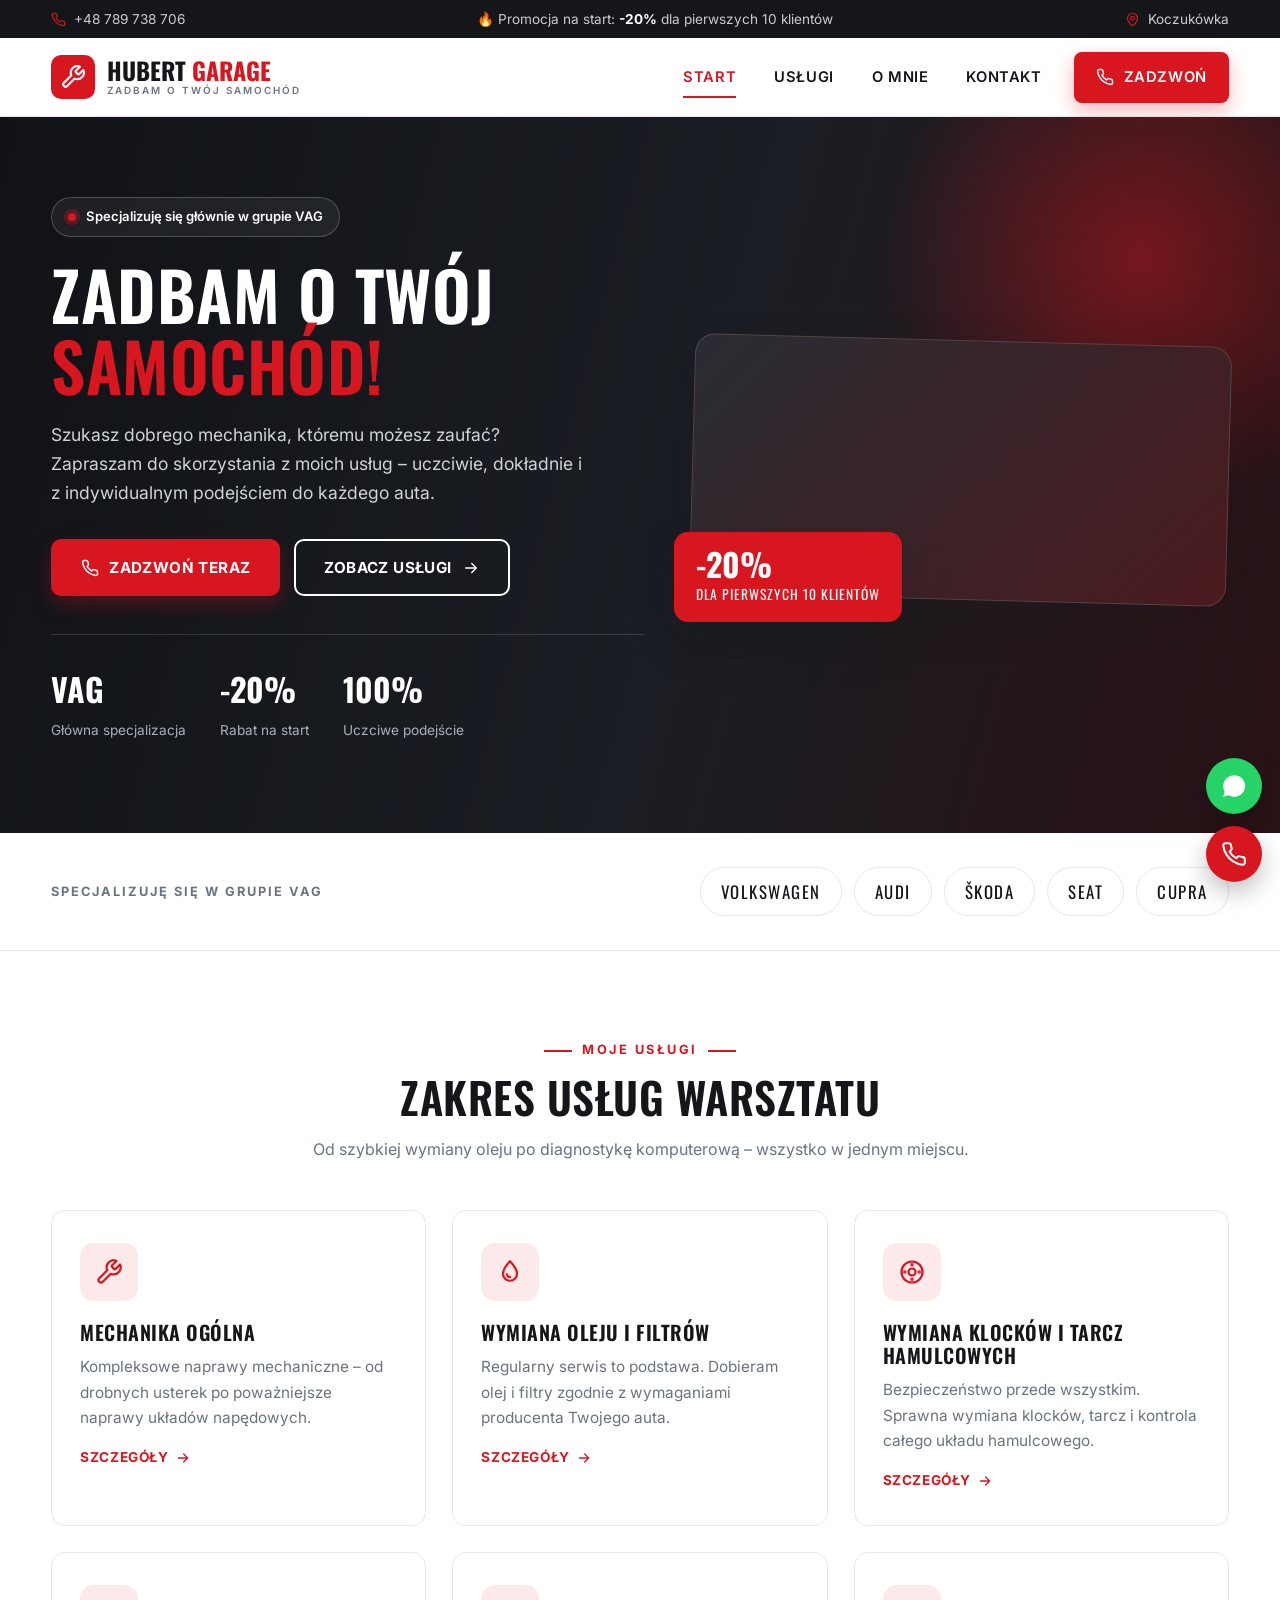
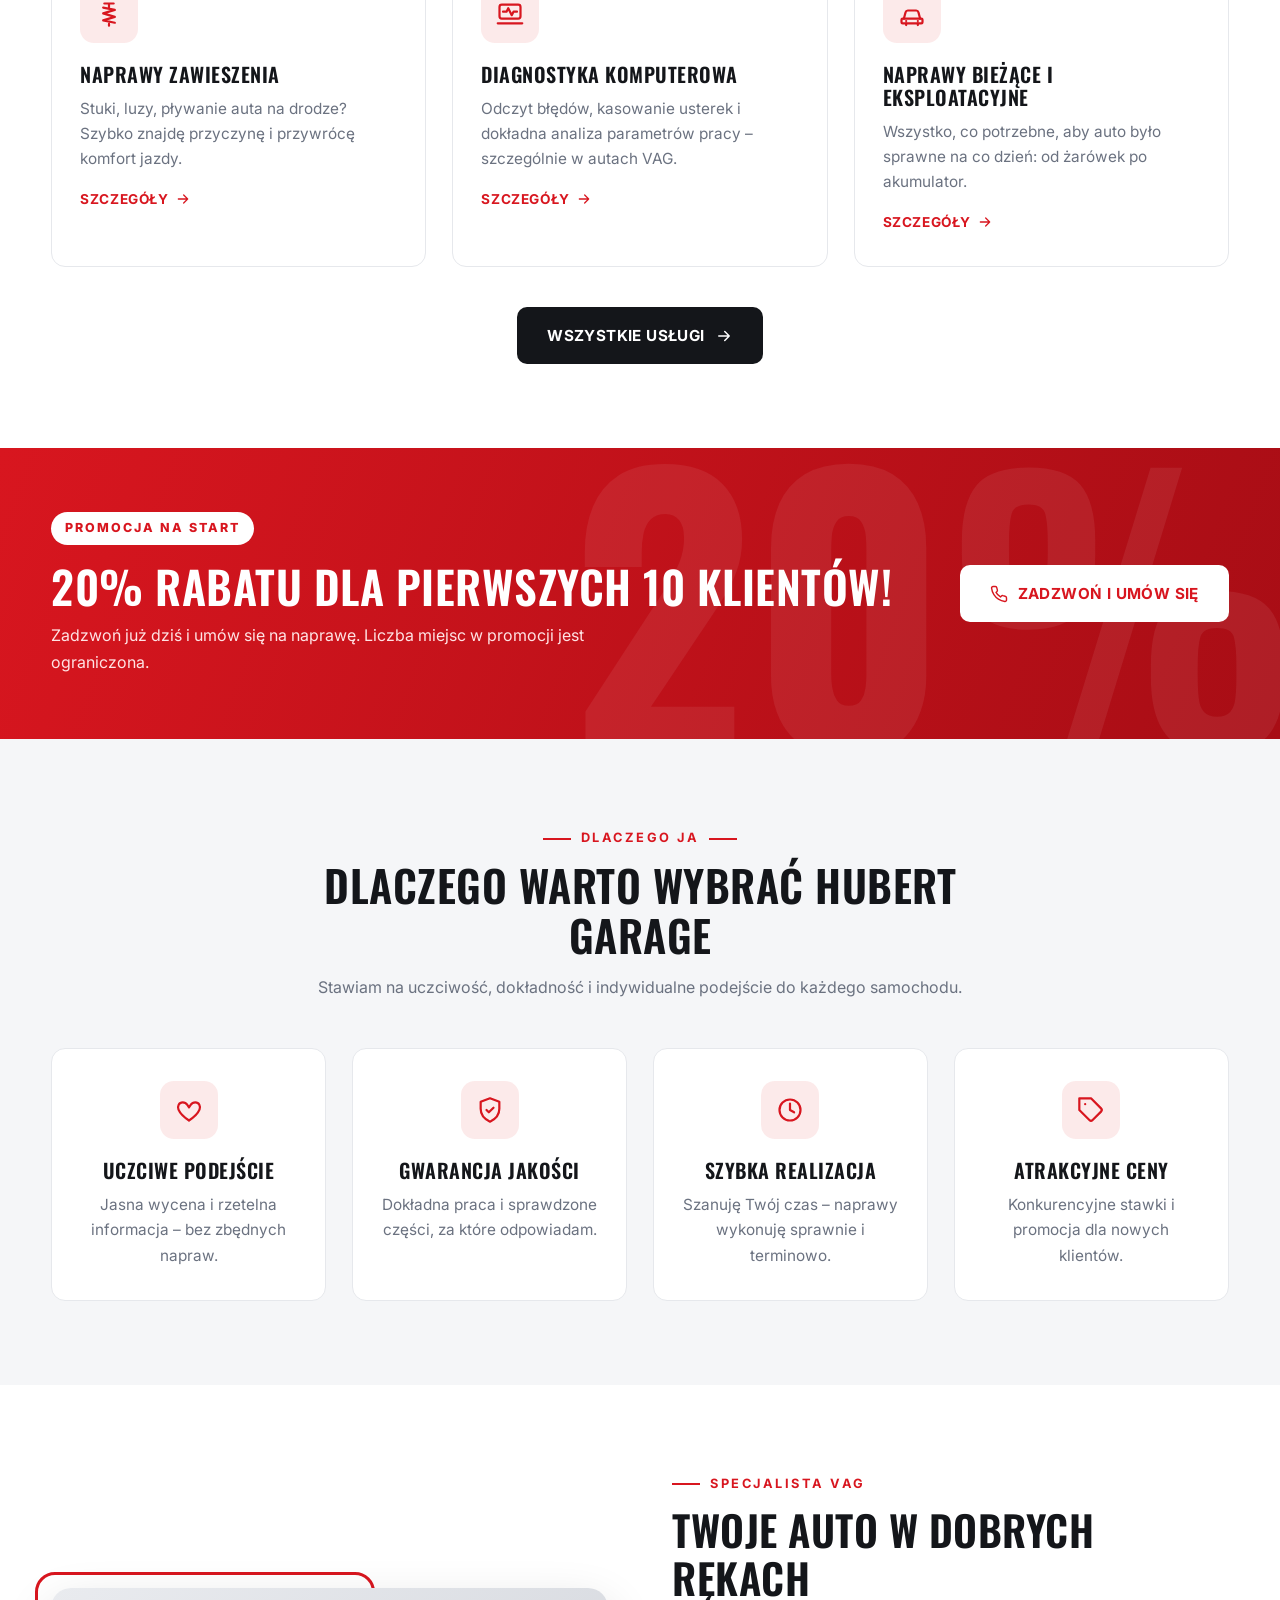
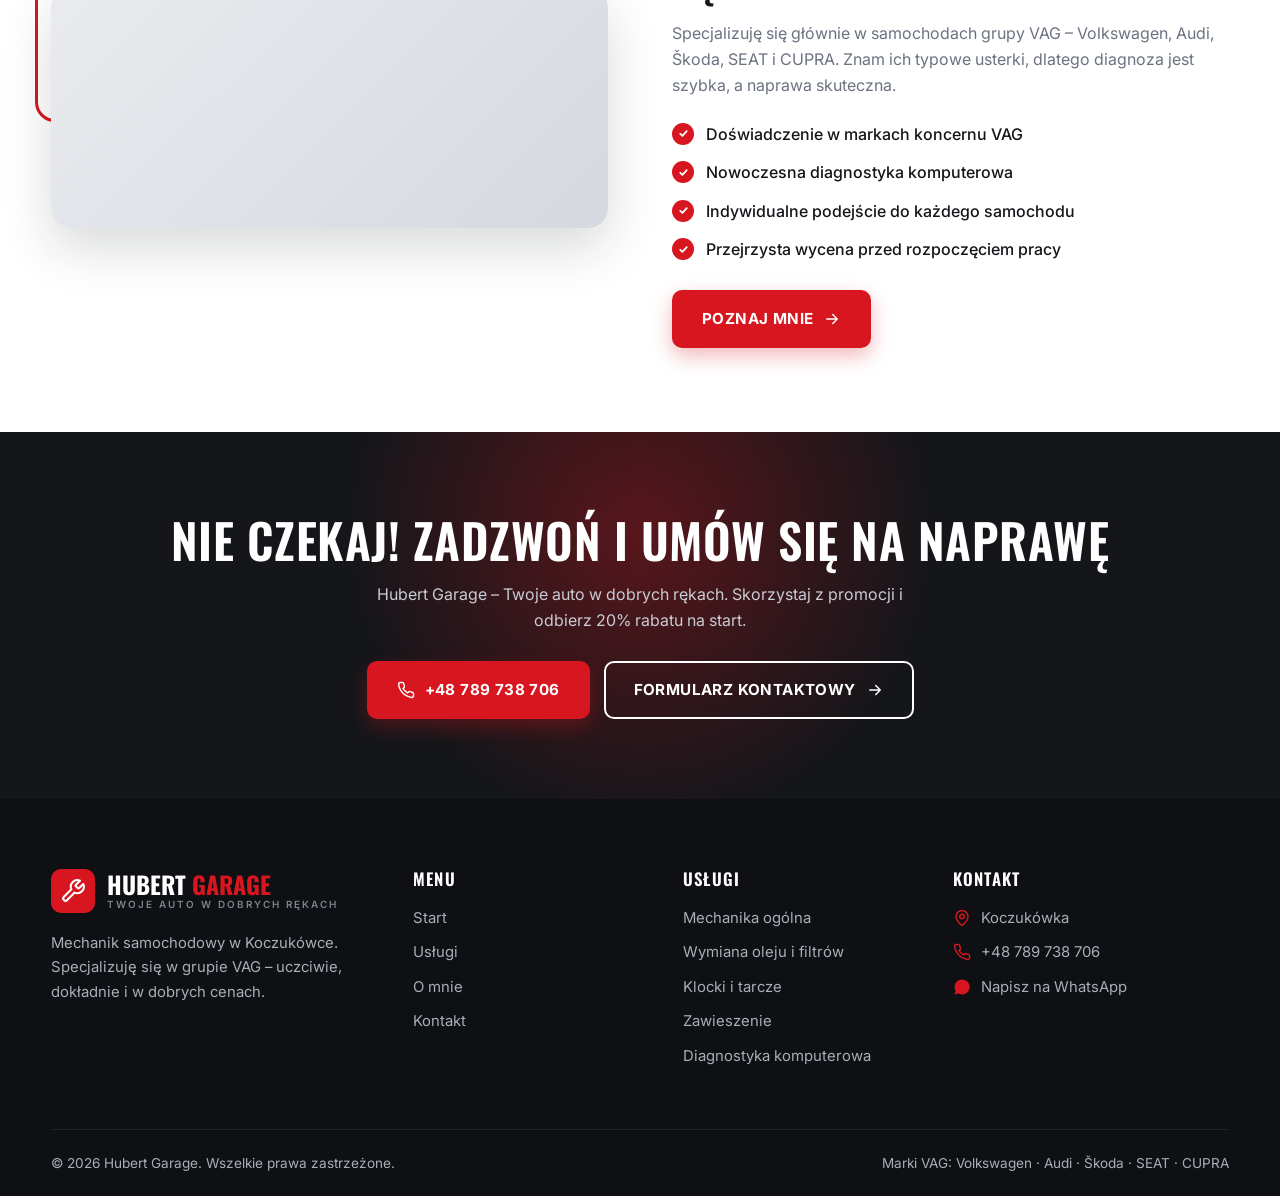
==== index.html @ 59b27f60 "first commit" ====
<!DOCTYPE html>
<html lang="pl">
<head>
<meta charset="UTF-8">
<meta name="viewport" content="width=device-width, initial-scale=1">
<title>Hubert Garage – Mechanik Koczukówka | Specjalista VAG</title>
<meta name="description" content="Hubert Garage – mechanik samochodowy w Koczukówce. Specjalizacja: Volkswagen, Audi, Škoda, SEAT, CUPRA. Diagnostyka, hamulce, zawieszenie, oleje. Tel. +48 789 738 706">
<meta name="theme-color" content="#d8161f">
<meta property="og:title" content="Hubert Garage – Mechanik Koczukówka | Specjalista VAG">
<meta property="og:description" content="Hubert Garage – mechanik samochodowy w Koczukówce. Specjalizacja: Volkswagen, Audi, Škoda, SEAT, CUPRA. Diagnostyka, hamulce, zawieszenie, oleje. Tel. +48 789 738 706">
<meta property="og:image" content="images/banner.jpg">
<link rel="preconnect" href="https://fonts.googleapis.com">
<link rel="preconnect" href="https://fonts.gstatic.com" crossorigin>
<link href="https://fonts.googleapis.com/css2?family=Inter:wght@400;500;600;700;800&family=Oswald:wght@500;600;700&display=swap" rel="stylesheet">
<link rel="stylesheet" href="style.css">
</head>
<body>
<div class="topbar"><div class="container">
  <a href="tel:+48789738706"><svg viewBox="0 0 24 24" fill="none" stroke="currentColor" stroke-width="1.9" stroke-linecap="round" stroke-linejoin="round" aria-hidden="true" ><path d="M22 16.9v3a2 2 0 0 1-2.2 2 19.8 19.8 0 0 1-8.6-3.1 19.5 19.5 0 0 1-6-6A19.8 19.8 0 0 1 2.1 4.2 2 2 0 0 1 4.1 2h3a2 2 0 0 1 2 1.7c.1 1 .4 1.9.7 2.8a2 2 0 0 1-.5 2.1L8 9.9a16 16 0 0 0 6 6l1.3-1.3a2 2 0 0 1 2.1-.4c.9.3 1.8.6 2.8.7a2 2 0 0 1 1.7 2z"/></svg> +48 789 738 706</a>
  <span class="promo-mini">🔥 Promocja na start: <b>-20%</b> dla pierwszych 10 klientów</span>
  <a class="hide-sm" href="contact.html"><svg viewBox="0 0 24 24" fill="none" stroke="currentColor" stroke-width="1.9" stroke-linecap="round" stroke-linejoin="round" aria-hidden="true" ><path d="M20 10c0 6-8 12-8 12S4 16 4 10a8 8 0 0 1 16 0z"/><circle cx="12" cy="10" r="3"/></svg> Koczukówka</a>
</div></div>
<header class="header"><div class="container nav">
  <a href="index.html" class="logo" aria-label="Hubert Garage">
    <span class="logo-mark"><svg viewBox="0 0 24 24" fill="none" stroke="currentColor" stroke-width="1.9" stroke-linecap="round" stroke-linejoin="round" aria-hidden="true" ><path d="M14.7 6.3a1 1 0 0 0 0 1.4l1.6 1.6a1 1 0 0 0 1.4 0l3.77-3.77a6 6 0 0 1-7.94 7.94l-6.91 6.91a2.12 2.12 0 0 1-3-3l6.91-6.91a6 6 0 0 1 7.94-7.94l-3.76 3.76z"/></svg></span>
    <span class="logo-text">Hubert <span>Garage</span><small>ZADBAM O TWÓJ SAMOCHÓD</small></span>
  </a>
  <button class="burger" aria-label="Menu" aria-expanded="false"><span></span><span></span><span></span></button>
  <nav class="menu" aria-label="Główne menu">
    <a href="index.html" class="active">Start</a>
    <a href="services.html" class="">Usługi</a>
    <a href="about.html" class="">O mnie</a>
    <a href="contact.html" class="">Kontakt</a>
    <a href="tel:+48789738706" class="btn btn-red"><svg viewBox="0 0 24 24" fill="none" stroke="currentColor" stroke-width="1.9" stroke-linecap="round" stroke-linejoin="round" aria-hidden="true" ><path d="M22 16.9v3a2 2 0 0 1-2.2 2 19.8 19.8 0 0 1-8.6-3.1 19.5 19.5 0 0 1-6-6A19.8 19.8 0 0 1 2.1 4.2 2 2 0 0 1 4.1 2h3a2 2 0 0 1 2 1.7c.1 1 .4 1.9.7 2.8a2 2 0 0 1-.5 2.1L8 9.9a16 16 0 0 0 6 6l1.3-1.3a2 2 0 0 1 2.1-.4c.9.3 1.8.6 2.8.7a2 2 0 0 1 1.7 2z"/></svg> Zadzwoń</a>
  </nav>
</div></header>
<div class="overlay"></div>

<section class="hero"><div class="container">
  <div>
    <span class="hero-tag"><i></i> Specjalizuję się głównie w grupie VAG</span>
    <h1>Zadbam o Twój <em>samochód!</em></h1>
    <p class="lead">Szukasz dobrego mechanika, któremu możesz zaufać? Zapraszam do skorzystania z moich usług – uczciwie, dokładnie i z indywidualnym podejściem do każdego auta.</p>
    <div class="hero-btns">
      <a href="tel:+48789738706" class="btn btn-red"><svg viewBox="0 0 24 24" fill="none" stroke="currentColor" stroke-width="1.9" stroke-linecap="round" stroke-linejoin="round" aria-hidden="true" ><path d="M22 16.9v3a2 2 0 0 1-2.2 2 19.8 19.8 0 0 1-8.6-3.1 19.5 19.5 0 0 1-6-6A19.8 19.8 0 0 1 2.1 4.2 2 2 0 0 1 4.1 2h3a2 2 0 0 1 2 1.7c.1 1 .4 1.9.7 2.8a2 2 0 0 1-.5 2.1L8 9.9a16 16 0 0 0 6 6l1.3-1.3a2 2 0 0 1 2.1-.4c.9.3 1.8.6 2.8.7a2 2 0 0 1 1.7 2z"/></svg> Zadzwoń teraz</a>
      <a href="services.html" class="btn btn-outline">Zobacz usługi <svg viewBox="0 0 24 24" fill="none" stroke="currentColor" stroke-width="1.9" stroke-linecap="round" stroke-linejoin="round" aria-hidden="true" ><path d="M5 12h14M13 6l6 6-6 6"/></svg></a>
    </div>
    <div class="hero-stats">
      <div><b>VAG</b><span>Główna specjalizacja</span></div>
      <div><b>-20%</b><span>Rabat na start</span></div>
      <div><b>100%</b><span>Uczciwe podejście</span></div>
    </div>
  </div>
  <div class="hero-visual">
    <div class="frame"><img src="https://images.unsplash.com/photo-1771340012319-0b4fca008b54?auto=format&fit=crop&q=80&w=1400" alt="Mechanik przy pracy – Hubert Garage Koczukówka" width="1400" height="933" onerror="this.style.display='none'"></div>
    <div class="badge"><b>-20%</b><span>dla pierwszych 10 klientów</span></div>
  </div>
</div></section>
<div class="brands"><div class="container">
  <p>Specjalizuję się w grupie VAG</p>
  <div class="brand-list"><span>Volkswagen</span><span>Audi</span><span>Škoda</span><span>SEAT</span><span>CUPRA</span></div>
</div></div>

<section><div class="container">
  <div class="section-head center reveal"><span class="eyebrow">Moje usługi</span><h2>Zakres usług warsztatu</h2>
  <p>Od szybkiej wymiany oleju po diagnostykę komputerową – wszystko w jednym miejscu.</p></div>
  <div class="grid grid-3">
<a href="services.html#mechanika" class="card reveal"><div class="icon"><svg viewBox="0 0 24 24" fill="none" stroke="currentColor" stroke-width="1.9" stroke-linecap="round" stroke-linejoin="round" aria-hidden="true" ><path d="M14.7 6.3a1 1 0 0 0 0 1.4l1.6 1.6a1 1 0 0 0 1.4 0l3.77-3.77a6 6 0 0 1-7.94 7.94l-6.91 6.91a2.12 2.12 0 0 1-3-3l6.91-6.91a6 6 0 0 1 7.94-7.94l-3.76 3.76z"/></svg></div><h3>Mechanika ogólna</h3><p>Kompleksowe naprawy mechaniczne – od drobnych usterek po poważniejsze naprawy układów napędowych.</p><span class="more">Szczegóły <svg width="16" height="16" viewBox="0 0 24 24" fill="none" stroke="currentColor" stroke-width="1.9" stroke-linecap="round" stroke-linejoin="round" aria-hidden="true" ><path d="M5 12h14M13 6l6 6-6 6"/></svg></span></a>
<a href="services.html#olej" class="card reveal"><div class="icon"><svg viewBox="0 0 24 24" fill="none" stroke="currentColor" stroke-width="1.9" stroke-linecap="round" stroke-linejoin="round" aria-hidden="true" ><path d="M12 2.7s6 6.3 6 10.8a6 6 0 0 1-12 0c0-4.5 6-10.8 6-10.8z"/><path d="M9.5 14a2.6 2.6 0 0 0 2.5 2.4"/></svg></div><h3>Wymiana oleju i filtrów</h3><p>Regularny serwis to podstawa. Dobieram olej i filtry zgodnie z wymaganiami producenta Twojego auta.</p><span class="more">Szczegóły <svg width="16" height="16" viewBox="0 0 24 24" fill="none" stroke="currentColor" stroke-width="1.9" stroke-linecap="round" stroke-linejoin="round" aria-hidden="true" ><path d="M5 12h14M13 6l6 6-6 6"/></svg></span></a>
<a href="services.html#hamulce" class="card reveal"><div class="icon"><svg viewBox="0 0 24 24" fill="none" stroke="currentColor" stroke-width="1.9" stroke-linecap="round" stroke-linejoin="round" aria-hidden="true" ><circle cx="12" cy="12" r="9"/><circle cx="12" cy="12" r="3"/><circle cx="12" cy="5.8" r=".6"/><circle cx="12" cy="18.2" r=".6"/><circle cx="5.8" cy="12" r=".6"/><circle cx="18.2" cy="12" r=".6"/></svg></div><h3>Wymiana klocków i tarcz hamulcowych</h3><p>Bezpieczeństwo przede wszystkim. Sprawna wymiana klocków, tarcz i kontrola całego układu hamulcowego.</p><span class="more">Szczegóły <svg width="16" height="16" viewBox="0 0 24 24" fill="none" stroke="currentColor" stroke-width="1.9" stroke-linecap="round" stroke-linejoin="round" aria-hidden="true" ><path d="M5 12h14M13 6l6 6-6 6"/></svg></span></a>
<a href="services.html#zawieszenie" class="card reveal"><div class="icon"><svg viewBox="0 0 24 24" fill="none" stroke="currentColor" stroke-width="1.9" stroke-linecap="round" stroke-linejoin="round" aria-hidden="true" ><path d="M8 3h8M12 3v3M7 6.5l10 2-10 3 10 3-10 3 10 2M12 20.5V22"/></svg></div><h3>Naprawy zawieszenia</h3><p>Stuki, luzy, pływanie auta na drodze? Szybko znajdę przyczynę i przywrócę komfort jazdy.</p><span class="more">Szczegóły <svg width="16" height="16" viewBox="0 0 24 24" fill="none" stroke="currentColor" stroke-width="1.9" stroke-linecap="round" stroke-linejoin="round" aria-hidden="true" ><path d="M5 12h14M13 6l6 6-6 6"/></svg></span></a>
<a href="services.html#diagnostyka" class="card reveal"><div class="icon"><svg viewBox="0 0 24 24" fill="none" stroke="currentColor" stroke-width="1.9" stroke-linecap="round" stroke-linejoin="round" aria-hidden="true" ><rect x="3" y="4" width="18" height="12" rx="2"/><path d="M1.5 20h21M6 10h3l1.5-3 3 6 1.5-3H18"/></svg></div><h3>Diagnostyka komputerowa</h3><p>Odczyt błędów, kasowanie usterek i dokładna analiza parametrów pracy – szczególnie w autach VAG.</p><span class="more">Szczegóły <svg width="16" height="16" viewBox="0 0 24 24" fill="none" stroke="currentColor" stroke-width="1.9" stroke-linecap="round" stroke-linejoin="round" aria-hidden="true" ><path d="M5 12h14M13 6l6 6-6 6"/></svg></span></a>
<a href="services.html#biezace" class="card reveal"><div class="icon"><svg viewBox="0 0 24 24" fill="none" stroke="currentColor" stroke-width="1.9" stroke-linecap="round" stroke-linejoin="round" aria-hidden="true" ><path d="M5 16l1.5-5.5A2 2 0 0 1 8.4 9h7.2a2 2 0 0 1 1.9 1.5L19 16"/><rect x="3" y="16" width="18" height="4" rx="1"/><path d="M7 20v1.5M17 20v1.5M7 18h.01M17 18h.01"/></svg></div><h3>Naprawy bieżące i eksploatacyjne</h3><p>Wszystko, co potrzebne, aby auto było sprawne na co dzień: od żarówek po akumulator.</p><span class="more">Szczegóły <svg width="16" height="16" viewBox="0 0 24 24" fill="none" stroke="currentColor" stroke-width="1.9" stroke-linecap="round" stroke-linejoin="round" aria-hidden="true" ><path d="M5 12h14M13 6l6 6-6 6"/></svg></span></a>
  </div>
  <div style="text-align:center;margin-top:40px"><a href="services.html" class="btn btn-dark">Wszystkie usługi <svg viewBox="0 0 24 24" fill="none" stroke="currentColor" stroke-width="1.9" stroke-linecap="round" stroke-linejoin="round" aria-hidden="true" ><path d="M5 12h14M13 6l6 6-6 6"/></svg></a></div>
</div></section>

<section class="promo"><div class="container">
  <div class="reveal"><span class="tag">Promocja na start</span>
  <h2>20% rabatu dla pierwszych 10 klientów!</h2>
  <p>Zadzwoń już dziś i umów się na naprawę. Liczba miejsc w promocji jest ograniczona.</p></div>
  <a href="tel:+48789738706" class="btn btn-light"><svg viewBox="0 0 24 24" fill="none" stroke="currentColor" stroke-width="1.9" stroke-linecap="round" stroke-linejoin="round" aria-hidden="true" ><path d="M22 16.9v3a2 2 0 0 1-2.2 2 19.8 19.8 0 0 1-8.6-3.1 19.5 19.5 0 0 1-6-6A19.8 19.8 0 0 1 2.1 4.2 2 2 0 0 1 4.1 2h3a2 2 0 0 1 2 1.7c.1 1 .4 1.9.7 2.8a2 2 0 0 1-.5 2.1L8 9.9a16 16 0 0 0 6 6l1.3-1.3a2 2 0 0 1 2.1-.4c.9.3 1.8.6 2.8.7a2 2 0 0 1 1.7 2z"/></svg> Zadzwoń i umów się</a>
</div></section>

<section class="bg-soft"><div class="container">
  <div class="section-head center reveal"><span class="eyebrow">Dlaczego ja</span><h2>Dlaczego warto wybrać Hubert Garage</h2>
  <p>Stawiam na uczciwość, dokładność i indywidualne podejście do każdego samochodu.</p></div>
  <div class="grid grid-4">
    <div class="card center reveal"><div class="icon"><svg viewBox="0 0 24 24" fill="none" stroke="currentColor" stroke-width="1.9" stroke-linecap="round" stroke-linejoin="round" aria-hidden="true" ><path d="M12 21s-7-4.6-9-9.3C1.8 8.7 3.4 5.5 6.6 5.5c1.9 0 3.2 1 4 2.2l1.4 2 1.4-2c.8-1.2 2.1-2.2 4-2.2 3.2 0 4.8 3.2 3.6 6.2C19 16.4 12 21 12 21z"/></svg></div><h3>Uczciwe podejście</h3><p>Jasna wycena i rzetelna informacja – bez zbędnych napraw.</p></div>
    <div class="card center reveal"><div class="icon"><svg viewBox="0 0 24 24" fill="none" stroke="currentColor" stroke-width="1.9" stroke-linecap="round" stroke-linejoin="round" aria-hidden="true" ><path d="M12 2l8 3v6c0 5-3.5 9-8 11-4.5-2-8-6-8-11V5z"/><path d="M9 12l2 2 4-4"/></svg></div><h3>Gwarancja jakości</h3><p>Dokładna praca i sprawdzone części, za które odpowiadam.</p></div>
    <div class="card center reveal"><div class="icon"><svg viewBox="0 0 24 24" fill="none" stroke="currentColor" stroke-width="1.9" stroke-linecap="round" stroke-linejoin="round" aria-hidden="true" ><circle cx="12" cy="12" r="9"/><path d="M12 6.5V12l3.5 2"/></svg></div><h3>Szybka realizacja</h3><p>Szanuję Twój czas – naprawy wykonuję sprawnie i terminowo.</p></div>
    <div class="card center reveal"><div class="icon"><svg viewBox="0 0 24 24" fill="none" stroke="currentColor" stroke-width="1.9" stroke-linecap="round" stroke-linejoin="round" aria-hidden="true" ><path d="M20.6 13.4l-7.2 7.2a2 2 0 0 1-2.8 0L2 12V2h10l8.6 8.6a2 2 0 0 1 0 2.8z"/><path d="M7 7h.01"/></svg></div><h3>Atrakcyjne ceny</h3><p>Konkurencyjne stawki i promocja dla nowych klientów.</p></div>
  </div>
</div></section>

<section><div class="container split">
  <div class="split-img reveal"><div class="img"><img src="https://images.unsplash.com/photo-1643700973089-baa86a1ab9ee?auto=format&fit=crop&q=80&w=1200" alt="Specjalista od aut VAG – wymiana oleju" loading="lazy" onerror="this.style.display='none'"></div></div>
  <div class="reveal">
    <span class="eyebrow">Specjalista VAG</span>
    <h2>Twoje auto w dobrych rękach</h2>
    <p>Specjalizuję się głównie w samochodach grupy VAG – Volkswagen, Audi, Škoda, SEAT i CUPRA. Znam ich typowe usterki, dlatego diagnoza jest szybka, a naprawa skuteczna.</p>
    <ul class="checks">
      <li>Doświadczenie w markach koncernu VAG</li>
      <li>Nowoczesna diagnostyka komputerowa</li>
      <li>Indywidualne podejście do każdego samochodu</li>
      <li>Przejrzysta wycena przed rozpoczęciem pracy</li>
    </ul>
    <a href="about.html" class="btn btn-red">Poznaj mnie <svg viewBox="0 0 24 24" fill="none" stroke="currentColor" stroke-width="1.9" stroke-linecap="round" stroke-linejoin="round" aria-hidden="true" ><path d="M5 12h14M13 6l6 6-6 6"/></svg></a>
  </div>
</div></section>

<section class="cta"><div class="container reveal">
  <h2>Nie czekaj! Zadzwoń i umów się na naprawę</h2>
  <p>Hubert Garage – Twoje auto w dobrych rękach. Skorzystaj z promocji i odbierz 20% rabatu na start.</p>
  <div class="btns">
    <a href="tel:+48789738706" class="btn btn-red"><svg viewBox="0 0 24 24" fill="none" stroke="currentColor" stroke-width="1.9" stroke-linecap="round" stroke-linejoin="round" aria-hidden="true" ><path d="M22 16.9v3a2 2 0 0 1-2.2 2 19.8 19.8 0 0 1-8.6-3.1 19.5 19.5 0 0 1-6-6A19.8 19.8 0 0 1 2.1 4.2 2 2 0 0 1 4.1 2h3a2 2 0 0 1 2 1.7c.1 1 .4 1.9.7 2.8a2 2 0 0 1-.5 2.1L8 9.9a16 16 0 0 0 6 6l1.3-1.3a2 2 0 0 1 2.1-.4c.9.3 1.8.6 2.8.7a2 2 0 0 1 1.7 2z"/></svg> +48 789 738 706</a>
    <a href="contact.html" class="btn btn-outline">Formularz kontaktowy <svg viewBox="0 0 24 24" fill="none" stroke="currentColor" stroke-width="1.9" stroke-linecap="round" stroke-linejoin="round" aria-hidden="true" ><path d="M5 12h14M13 6l6 6-6 6"/></svg></a>
  </div>
</div></section>

<footer class="footer"><div class="container">
  <div class="footer-grid">
    <div>
      <a href="index.html" class="logo"><span class="logo-mark"><svg viewBox="0 0 24 24" fill="none" stroke="currentColor" stroke-width="1.9" stroke-linecap="round" stroke-linejoin="round" aria-hidden="true" ><path d="M14.7 6.3a1 1 0 0 0 0 1.4l1.6 1.6a1 1 0 0 0 1.4 0l3.77-3.77a6 6 0 0 1-7.94 7.94l-6.91 6.91a2.12 2.12 0 0 1-3-3l6.91-6.91a6 6 0 0 1 7.94-7.94l-3.76 3.76z"/></svg></span>
      <span class="logo-text">Hubert <span>Garage</span><small>TWOJE AUTO W DOBRYCH RĘKACH</small></span></a>
      <p>Mechanik samochodowy w Koczukówce. Specjalizuję się w grupie VAG – uczciwie, dokładnie i w dobrych cenach.</p>
    </div>
    <div><h4>Menu</h4><ul>
      <li><a href="index.html">Start</a></li><li><a href="services.html">Usługi</a></li>
      <li><a href="about.html">O mnie</a></li><li><a href="contact.html">Kontakt</a></li></ul></div>
    <div><h4>Usługi</h4><ul>
      <li><a href="services.html#mechanika">Mechanika ogólna</a></li>
      <li><a href="services.html#olej">Wymiana oleju i filtrów</a></li>
      <li><a href="services.html#hamulce">Klocki i tarcze</a></li>
      <li><a href="services.html#zawieszenie">Zawieszenie</a></li>
      <li><a href="services.html#diagnostyka">Diagnostyka komputerowa</a></li></ul></div>
    <div><h4>Kontakt</h4><ul>
      <li class="ci"><svg viewBox="0 0 24 24" fill="none" stroke="currentColor" stroke-width="1.9" stroke-linecap="round" stroke-linejoin="round" aria-hidden="true" ><path d="M20 10c0 6-8 12-8 12S4 16 4 10a8 8 0 0 1 16 0z"/><circle cx="12" cy="10" r="3"/></svg><span>Koczukówka</span></li>
      <li class="ci"><svg viewBox="0 0 24 24" fill="none" stroke="currentColor" stroke-width="1.9" stroke-linecap="round" stroke-linejoin="round" aria-hidden="true" ><path d="M22 16.9v3a2 2 0 0 1-2.2 2 19.8 19.8 0 0 1-8.6-3.1 19.5 19.5 0 0 1-6-6A19.8 19.8 0 0 1 2.1 4.2 2 2 0 0 1 4.1 2h3a2 2 0 0 1 2 1.7c.1 1 .4 1.9.7 2.8a2 2 0 0 1-.5 2.1L8 9.9a16 16 0 0 0 6 6l1.3-1.3a2 2 0 0 1 2.1-.4c.9.3 1.8.6 2.8.7a2 2 0 0 1 1.7 2z"/></svg><a href="tel:+48789738706">+48 789 738 706</a></li>
      <li class="ci"><svg viewBox="0 0 24 24" fill="currentColor" aria-hidden="true"><path d="M17.5 14.4c-.3-.1-1.7-.8-2-.9-.3-.1-.5-.1-.7.1-.2.3-.8.9-.9 1.1-.2.2-.3.2-.6.1-1.7-.8-2.8-1.5-3.9-3.4-.3-.5.3-.5.8-1.5.1-.2 0-.4 0-.5-.1-.1-.7-1.6-.9-2.2-.2-.6-.5-.5-.7-.5h-.6c-.2 0-.5.1-.8.4-.3.3-1 1-1 2.5s1.1 2.9 1.2 3.1c.1.2 2.1 3.2 5.1 4.5 1.9.8 2.6.9 3.6.7.6-.1 1.7-.7 2-1.4.2-.7.2-1.3.2-1.4-.1-.2-.3-.3-.6-.4zM12 2a10 10 0 0 0-8.6 15L2 22l5.2-1.4A10 10 0 1 0 12 2z"/></svg><a href="https://wa.me/48789738706" target="_blank" rel="noopener">Napisz na WhatsApp</a></li></ul></div>
  </div>
  <div class="footer-bottom"><span>© <span id="year">2026</span> Hubert Garage. Wszelkie prawa zastrzeżone.</span>
  <span>Marki VAG: Volkswagen · Audi · Škoda · SEAT · CUPRA</span></div>
</div></footer>
<div class="float-call">
  <a class="wa" href="https://wa.me/48789738706" target="_blank" rel="noopener" aria-label="WhatsApp"><svg viewBox="0 0 24 24" fill="currentColor" aria-hidden="true"><path d="M17.5 14.4c-.3-.1-1.7-.8-2-.9-.3-.1-.5-.1-.7.1-.2.3-.8.9-.9 1.1-.2.2-.3.2-.6.1-1.7-.8-2.8-1.5-3.9-3.4-.3-.5.3-.5.8-1.5.1-.2 0-.4 0-.5-.1-.1-.7-1.6-.9-2.2-.2-.6-.5-.5-.7-.5h-.6c-.2 0-.5.1-.8.4-.3.3-1 1-1 2.5s1.1 2.9 1.2 3.1c.1.2 2.1 3.2 5.1 4.5 1.9.8 2.6.9 3.6.7.6-.1 1.7-.7 2-1.4.2-.7.2-1.3.2-1.4-.1-.2-.3-.3-.6-.4zM12 2a10 10 0 0 0-8.6 15L2 22l5.2-1.4A10 10 0 1 0 12 2z"/></svg></a>
  <a class="call" href="tel:+48789738706" aria-label="Zadzwoń"><svg viewBox="0 0 24 24" fill="none" stroke="currentColor" stroke-width="1.9" stroke-linecap="round" stroke-linejoin="round" aria-hidden="true" ><path d="M22 16.9v3a2 2 0 0 1-2.2 2 19.8 19.8 0 0 1-8.6-3.1 19.5 19.5 0 0 1-6-6A19.8 19.8 0 0 1 2.1 4.2 2 2 0 0 1 4.1 2h3a2 2 0 0 1 2 1.7c.1 1 .4 1.9.7 2.8a2 2 0 0 1-.5 2.1L8 9.9a16 16 0 0 0 6 6l1.3-1.3a2 2 0 0 1 2.1-.4c.9.3 1.8.6 2.8.7a2 2 0 0 1 1.7 2z"/></svg></a>
</div>
<button class="to-top" aria-label="Do góry"><svg viewBox="0 0 24 24" fill="none" stroke="currentColor" stroke-width="1.9" stroke-linecap="round" stroke-linejoin="round" aria-hidden="true" ><path d="M12 19V5M5 12l7-7 7 7"/></svg></button>
<script src="script.js"></script>
</body>
</html>
---- style.css ----
:root{
  --red:#d8161f;
  --red-dark:#b00f17;
  --ink:#14161a;
  --ink-2:#23262d;
  --text:#3a3f48;
  --muted:#6b7280;
  --line:#e6e8ec;
  --bg:#ffffff;
  --bg-soft:#f5f6f8;
  --radius:14px;
  --shadow:0 10px 30px rgba(20,22,26,.08);
  --shadow-lg:0 20px 50px rgba(20,22,26,.16);
  --font:'Inter','Segoe UI',system-ui,-apple-system,Roboto,Arial,sans-serif;
  --head:'Oswald','Arial Narrow','Segoe UI',Impact,sans-serif;
}
*{box-sizing:border-box;margin:0;padding:0}
html{scroll-behavior:smooth;-webkit-text-size-adjust:100%}
body{font-family:var(--font);color:var(--text);background:var(--bg);line-height:1.65;font-size:16px;overflow-x:hidden}
img{max-width:100%;display:block}
a{color:inherit;text-decoration:none}
ul{list-style:none}
h1,h2,h3,h4{font-family:var(--head);color:var(--ink);line-height:1.15;text-transform:uppercase;letter-spacing:.5px;font-weight:600}
.container{width:min(1180px,92%);margin-inline:auto}
section{padding:84px 0}
.bg-soft{background:var(--bg-soft)}
.eyebrow{display:inline-block;font-size:.8rem;font-weight:700;letter-spacing:2.5px;text-transform:uppercase;color:var(--red);margin-bottom:12px}
.eyebrow::before{content:"";display:inline-block;width:28px;height:2px;background:var(--red);vertical-align:middle;margin-right:10px}
.section-head{max-width:680px;margin-bottom:48px}
.section-head.center{text-align:center;margin-inline:auto}
.section-head.center .eyebrow::after{content:"";display:inline-block;width:28px;height:2px;background:var(--red);vertical-align:middle;margin-left:10px}
.section-head h2{font-size:clamp(1.9rem,4vw,2.7rem);margin-bottom:14px}
.section-head p{color:var(--muted)}

/* Buttons */
.btn{display:inline-flex;align-items:center;gap:10px;padding:14px 28px;border-radius:10px;font-weight:700;font-size:.95rem;letter-spacing:.4px;text-transform:uppercase;border:2px solid transparent;cursor:pointer;transition:.25s;font-family:var(--font)}
.btn svg{width:18px;height:18px}
.btn-red{background:var(--red);color:#fff;box-shadow:0 8px 20px rgba(216,22,31,.3)}
.btn-red:hover{background:var(--red-dark);transform:translateY(-2px)}
.btn-outline{border-color:#fff;color:#fff}
.btn-outline:hover{background:#fff;color:var(--ink)}
.btn-dark{background:var(--ink);color:#fff}
.btn-dark:hover{background:var(--red)}
.btn-light{background:#fff;color:var(--red)}
.btn-light:hover{background:var(--ink);color:#fff}

/* Topbar */
.topbar{background:var(--ink);color:#c9ccd3;font-size:.85rem;padding:8px 0}
.topbar .container{display:flex;justify-content:space-between;align-items:center;gap:16px;flex-wrap:wrap}
.topbar a{display:inline-flex;align-items:center;gap:8px}
.topbar a:hover{color:#fff}
.topbar svg{width:15px;height:15px;color:var(--red)}
.topbar .promo-mini b{color:#fff}

/* Header */
.header{position:sticky;top:0;z-index:100;background:#fff;border-bottom:1px solid var(--line);transition:box-shadow .3s}
.header.scrolled{box-shadow:var(--shadow)}
.nav{display:flex;align-items:center;justify-content:space-between;height:78px}
.logo{display:flex;align-items:center;gap:12px}
.logo-mark{width:44px;height:44px;border-radius:10px;background:var(--red);display:grid;place-items:center;color:#fff}
.logo-mark svg{width:26px;height:26px}
.logo-text{font-family:var(--head);font-size:1.5rem;font-weight:700;text-transform:uppercase;color:var(--ink);line-height:1}
.logo-text span{color:var(--red)}
.logo-text small{display:block;font-family:var(--font);font-size:.62rem;font-weight:600;letter-spacing:2px;color:var(--muted);margin-top:4px}
.menu{display:flex;align-items:center;gap:6px}
.menu a{padding:10px 16px;font-weight:600;font-size:.92rem;text-transform:uppercase;letter-spacing:.6px;color:var(--ink);border-radius:8px;position:relative;transition:.2s}
.menu a:hover,.menu a.active{color:var(--red)}
.menu a.active::after{content:"";position:absolute;left:16px;right:16px;bottom:2px;height:2px;background:var(--red)}
.menu .btn{margin-left:10px;padding:11px 20px;color:#fff}
.menu .btn:hover{color:#fff}
.menu .btn.active::after{display:none}
.burger{display:none;width:44px;height:44px;border:0;background:transparent;cursor:pointer;position:relative}
.burger span{position:absolute;left:10px;right:10px;height:2px;background:var(--ink);transition:.3s}
.burger span:nth-child(1){top:14px}.burger span:nth-child(2){top:21px}.burger span:nth-child(3){top:28px}
.burger.open span:nth-child(1){top:21px;transform:rotate(45deg)}
.burger.open span:nth-child(2){opacity:0}
.burger.open span:nth-child(3){top:21px;transform:rotate(-45deg)}

/* Hero */
.hero{position:relative;padding:0;background:linear-gradient(105deg,#101216 0%,#1b1e24 55%,#2a1215 100%);color:#fff;overflow:hidden}
.hero::before{content:"";position:absolute;inset:0;background:url('https://images.unsplash.com/photo-1771340012319-0b4fca008b54?auto=format&fit=crop&q=80&w=1400') center/cover;opacity:.22}
.hero::after{content:"";position:absolute;right:-120px;top:-120px;width:520px;height:520px;border-radius:50%;background:radial-gradient(circle,rgba(216,22,31,.45),transparent 70%)}
.hero .container{position:relative;z-index:2;display:grid;grid-template-columns:1.05fr .95fr;gap:48px;align-items:center;padding:80px 0 90px}
.hero-tag{display:inline-flex;align-items:center;gap:10px;padding:8px 16px;border:1px solid rgba(255,255,255,.2);border-radius:50px;font-size:.82rem;font-weight:600;background:rgba(255,255,255,.06);margin-bottom:22px}
.hero-tag i{width:8px;height:8px;border-radius:50%;background:var(--red);box-shadow:0 0 0 4px rgba(216,22,31,.3)}
.hero h1{color:#fff;font-size:clamp(2.4rem,5.6vw,4.2rem);margin-bottom:20px;line-height:1.05}
.hero h1 em{font-style:normal;color:var(--red)}
.hero p.lead{font-size:1.1rem;color:#cfd3da;max-width:540px;margin-bottom:32px}
.hero-btns{display:flex;gap:14px;flex-wrap:wrap;margin-bottom:38px}
.hero-stats{display:flex;gap:34px;flex-wrap:wrap;padding-top:28px;border-top:1px solid rgba(255,255,255,.14)}
.hero-stats b{display:block;font-family:var(--head);font-size:2rem;color:#fff}
.hero-stats span{font-size:.85rem;color:#aab0ba}
.hero-visual{position:relative}
.hero-visual .frame img{width:100%;height:100%;object-fit:cover;aspect-ratio:4/3}
.hero-visual .frame{border-radius:20px;overflow:hidden;background:linear-gradient(135deg,#2a2d34,#4a1a1e);min-height:260px;box-shadow:var(--shadow-lg);border:1px solid rgba(255,255,255,.14);transform:rotate(1.5deg)}
.hero-visual .badge{position:absolute;left:-18px;bottom:-22px;background:var(--red);color:#fff;padding:16px 22px;border-radius:14px;box-shadow:var(--shadow-lg);font-family:var(--head);text-transform:uppercase}
.hero-visual .badge b{display:block;font-size:2rem;line-height:1}
.hero-visual .badge span{font-size:.85rem;letter-spacing:1px}

/* Brands strip */
.brands{padding:34px 0;background:#fff;border-bottom:1px solid var(--line)}
.brands .container{display:flex;align-items:center;justify-content:space-between;gap:24px;flex-wrap:wrap}
.brands p{font-weight:700;font-size:.8rem;letter-spacing:2px;text-transform:uppercase;color:var(--muted)}
.brand-list{display:flex;gap:12px;flex-wrap:wrap}
.brand-list span{padding:10px 20px;border:1px solid var(--line);border-radius:50px;font-family:var(--head);font-size:1.05rem;letter-spacing:1.5px;color:var(--ink);text-transform:uppercase;transition:.25s;background:#fff}
.brand-list span:hover{background:var(--red);color:#fff;border-color:var(--red)}

/* Cards */
.grid{display:grid;gap:26px}
.grid-3{grid-template-columns:repeat(3,1fr)}
.grid-4{grid-template-columns:repeat(4,1fr)}
.grid-2{grid-template-columns:repeat(2,1fr)}
.card{background:#fff;border:1px solid var(--line);border-radius:var(--radius);padding:32px 28px;transition:.3s;position:relative;overflow:hidden}
.card::before{content:"";position:absolute;left:0;top:0;height:3px;width:0;background:var(--red);transition:.4s}
.card:hover{transform:translateY(-6px);box-shadow:var(--shadow);border-color:transparent}
.card:hover::before{width:100%}
.icon{width:58px;height:58px;border-radius:14px;background:rgba(216,22,31,.09);color:var(--red);display:grid;place-items:center;margin-bottom:20px;transition:.3s}
.icon svg{width:28px;height:28px}
.card:hover .icon{background:var(--red);color:#fff}
.card h3{font-size:1.25rem;margin-bottom:10px}
.card p{color:var(--muted);font-size:.96rem}
.card .more{display:inline-flex;gap:6px;align-items:center;margin-top:16px;font-weight:700;font-size:.85rem;color:var(--red);text-transform:uppercase;letter-spacing:.6px}
.card.center{text-align:center}
.card.center .icon{margin-inline:auto}

/* Split */
.split{display:grid;grid-template-columns:1fr 1fr;gap:64px;align-items:center}
.split-img{position:relative}
.split-img .img img{width:100%;aspect-ratio:4/3;object-fit:cover}
.split-img .img{background:linear-gradient(135deg,#e9ebef,#d5d8de);min-height:240px;border-radius:20px;overflow:hidden;box-shadow:var(--shadow-lg)}
.split-img::before{content:"";position:absolute;left:-16px;top:-16px;width:60%;height:60%;border:3px solid var(--red);border-radius:20px;z-index:-1}
.split h2{font-size:clamp(1.9rem,4vw,2.6rem);margin-bottom:18px}
.split p{margin-bottom:16px;color:var(--muted)}
.checks{margin:22px 0 28px;display:grid;gap:12px}
.checks li{display:flex;gap:12px;align-items:flex-start;color:var(--ink);font-weight:500}
.checks li::before{content:"";flex:0 0 22px;height:22px;margin-top:2px;border-radius:50%;background:var(--red) url("data:image/svg+xml,%3Csvg xmlns='http://www.w3.org/2000/svg' viewBox='0 0 24 24' fill='none' stroke='white' stroke-width='3.2' stroke-linecap='round' stroke-linejoin='round'%3E%3Cpath d='M6 12.5l4 4 8-9'/%3E%3C/svg%3E") center/13px no-repeat}

/* Promo */
.promo{background:linear-gradient(110deg,var(--red) 0%,#a80d15 100%);color:#fff;padding:64px 0;position:relative;overflow:hidden}
.promo::before{content:"20%";position:absolute;right:-20px;top:50%;transform:translateY(-50%);font-family:var(--head);font-size:22rem;font-weight:700;color:rgba(255,255,255,.07);line-height:1;pointer-events:none}
.promo .container{position:relative;display:flex;align-items:center;justify-content:space-between;gap:32px;flex-wrap:wrap}
.promo h2{color:#fff;font-size:clamp(1.8rem,4vw,2.8rem);margin-bottom:10px}
.promo p{color:#ffe3e4;max-width:560px}
.promo .tag{display:inline-block;background:#fff;color:var(--red);font-weight:800;font-size:.78rem;letter-spacing:2px;text-transform:uppercase;padding:6px 14px;border-radius:50px;margin-bottom:16px}

/* Steps */
.steps{counter-reset:s}
.step{position:relative;padding:30px 26px;background:#fff;border:1px solid var(--line);border-radius:var(--radius)}
.step::before{counter-increment:s;content:"0" counter(s);font-family:var(--head);font-size:3rem;font-weight:700;color:rgba(216,22,31,.14);position:absolute;right:20px;top:8px;line-height:1}
.step h3{font-size:1.15rem;margin-bottom:8px}
.step p{color:var(--muted);font-size:.95rem}

/* Page hero */
.page-hero{background:linear-gradient(105deg,#14161a,#23262d 60%,#3a1418);color:#fff;padding:72px 0;position:relative;overflow:hidden}
.page-hero::after{content:"";position:absolute;right:-100px;top:-140px;width:420px;height:420px;border-radius:50%;background:radial-gradient(circle,rgba(216,22,31,.4),transparent 70%)}
.page-hero .container{position:relative;z-index:1}
.page-hero h1{color:#fff;font-size:clamp(2.2rem,5vw,3.4rem);margin-bottom:12px}
.page-hero p{color:#c9ccd3;max-width:560px}
.crumbs{font-size:.85rem;color:#aab0ba;margin-bottom:14px}
.crumbs a:hover{color:#fff}
.crumbs b{color:var(--red)}

/* Service detail rows */
.svc{display:grid;grid-template-columns:90px 1fr auto;gap:28px;align-items:center;padding:30px;background:#fff;border:1px solid var(--line);border-radius:var(--radius);transition:.3s}
.svc+.svc{margin-top:18px}
.svc:hover{box-shadow:var(--shadow);border-color:transparent;transform:translateX(6px)}
.svc .icon{width:76px;height:76px;margin:0}
.svc .icon svg{width:34px;height:34px}
.svc h3{font-size:1.4rem;margin-bottom:6px}
.svc p{color:var(--muted)}
.svc ul{display:flex;gap:8px 18px;flex-wrap:wrap;margin-top:12px}
.svc ul li{font-size:.88rem;font-weight:600;color:var(--ink);padding-left:18px;position:relative}
.svc ul li::before{content:"";position:absolute;left:0;top:.55em;width:8px;height:8px;background:var(--red);border-radius:2px}

/* Contact */
.contact-grid{display:grid;grid-template-columns:.9fr 1.1fr;gap:40px;align-items:start}
.info-card{display:flex;gap:18px;align-items:center;padding:24px;background:#fff;border:1px solid var(--line);border-radius:var(--radius);transition:.3s}
.info-card+.info-card{margin-top:16px}
.info-card:hover{box-shadow:var(--shadow);border-color:var(--red)}
.info-card .icon{margin:0;flex:0 0 58px}
.info-card small{display:block;text-transform:uppercase;letter-spacing:1.5px;font-size:.72rem;color:var(--muted);font-weight:700}
.info-card b{font-family:var(--head);font-size:1.4rem;color:var(--ink);letter-spacing:.5px}
.form{background:#fff;border:1px solid var(--line);border-radius:var(--radius);padding:36px;box-shadow:var(--shadow)}
.form h3{font-size:1.5rem;margin-bottom:6px}
.form>p{color:var(--muted);margin-bottom:22px;font-size:.95rem}
.field{margin-bottom:16px}
.field label{display:block;font-size:.8rem;font-weight:700;text-transform:uppercase;letter-spacing:1px;color:var(--ink);margin-bottom:6px}
.field input,.field select,.field textarea{width:100%;padding:14px 16px;border:1.5px solid var(--line);border-radius:10px;font:inherit;color:var(--ink);background:var(--bg-soft);transition:.2s}
.field input:focus,.field select:focus,.field textarea:focus{outline:none;border-color:var(--red);background:#fff;box-shadow:0 0 0 4px rgba(216,22,31,.1)}
.field textarea{min-height:120px;resize:vertical}
.row2{display:grid;grid-template-columns:1fr 1fr;gap:16px}
.form .btn{width:100%;justify-content:center;margin-top:6px}
.form-note{font-size:.8rem;color:var(--muted);margin-top:12px;text-align:center}
.map{margin-top:40px;border-radius:var(--radius);overflow:hidden;border:1px solid var(--line);box-shadow:var(--shadow)}
.map iframe{width:100%;height:380px;border:0;display:block}
.hours li{display:flex;justify-content:space-between;padding:12px 0;border-bottom:1px dashed var(--line);font-weight:500}
.hours li:last-child{border:0}
.hours li span:last-child{color:var(--ink);font-weight:700}

/* FAQ */
.faq{max-width:820px;margin-inline:auto}
.faq details{background:#fff;border:1px solid var(--line);border-radius:12px;margin-bottom:12px;overflow:hidden}
.faq summary{cursor:pointer;padding:20px 24px;font-weight:700;color:var(--ink);list-style:none;display:flex;justify-content:space-between;gap:16px;align-items:center}
.faq summary::-webkit-details-marker{display:none}
.faq summary::after{content:"+";font-size:1.6rem;color:var(--red);line-height:1;transition:.3s}
.faq details[open] summary::after{transform:rotate(45deg)}
.faq details p{padding:0 24px 22px;color:var(--muted)}

/* CTA */
.cta{background:var(--ink);color:#fff;text-align:center;padding:80px 0;position:relative;overflow:hidden}
.cta::before{content:"";position:absolute;left:50%;top:-200px;width:600px;height:600px;transform:translateX(-50%);border-radius:50%;background:radial-gradient(circle,rgba(216,22,31,.35),transparent 70%)}
.cta .container{position:relative}
.cta h2{color:#fff;font-size:clamp(1.9rem,4.5vw,3rem);margin-bottom:14px}
.cta p{color:#c9ccd3;max-width:560px;margin:0 auto 28px}
.cta .btns{display:flex;gap:14px;justify-content:center;flex-wrap:wrap}

/* Footer */
.footer{background:#0e1013;color:#a9aeb8;padding:70px 0 0}
.footer-grid{display:grid;grid-template-columns:1.4fr 1fr 1fr 1.2fr;gap:40px;padding-bottom:50px}
.footer .logo-text{color:#fff}
.footer .logo-text small{color:#7d838e}
.footer p{margin-top:18px;font-size:.93rem;max-width:300px}
.footer h4{color:#fff;font-size:1.05rem;margin-bottom:18px;letter-spacing:1.2px}
.footer li{margin-bottom:10px;font-size:.93rem}
.footer li a:hover{color:var(--red)}
.footer .ci{display:flex;gap:10px;align-items:flex-start}
.footer .ci svg{width:18px;height:18px;color:var(--red);flex:0 0 18px;margin-top:3px}
.footer-bottom{border-top:1px solid #20242a;padding:22px 0;font-size:.85rem;display:flex;justify-content:space-between;gap:12px;flex-wrap:wrap}

/* Floating */
.float-call{position:fixed;right:18px;bottom:18px;z-index:90;display:flex;flex-direction:column;gap:12px}
.float-call a{width:56px;height:56px;border-radius:50%;display:grid;place-items:center;color:#fff;box-shadow:0 10px 25px rgba(0,0,0,.25);transition:.25s}
.float-call a:hover{transform:scale(1.08)}
.float-call .call{background:var(--red)}
.float-call .wa{background:#25d366}
.float-call svg{width:26px;height:26px}
.to-top{position:fixed;left:18px;bottom:18px;width:46px;height:46px;border-radius:50%;background:var(--ink);color:#fff;border:0;cursor:pointer;display:grid;place-items:center;opacity:0;pointer-events:none;transition:.3s;z-index:90}
.to-top.show{opacity:1;pointer-events:auto}
.to-top svg{width:20px;height:20px}

/* Reveal */
.reveal{opacity:0;transform:translateY(28px);transition:opacity .7s ease,transform .7s ease}
.reveal.in{opacity:1;transform:none}

/* Responsive */
@media (max-width:1024px){
  .grid-4{grid-template-columns:repeat(2,1fr)}
  .grid-3{grid-template-columns:repeat(2,1fr)}
  .footer-grid{grid-template-columns:1fr 1fr}
  .hero .container{grid-template-columns:1fr;padding:60px 0 70px}
  .hero-visual{max-width:620px}
  .split,.contact-grid{grid-template-columns:1fr;gap:44px}
}
@media (max-width:860px){
  .burger{display:block}
  .menu{position:fixed;top:0;right:-100%;width:min(320px,86%);height:100vh;background:#fff;flex-direction:column;align-items:stretch;padding:90px 24px 24px;gap:4px;box-shadow:-20px 0 50px rgba(0,0,0,.2);transition:right .35s ease;z-index:110}
  .menu.open{right:0}
  .menu a{padding:14px 12px;border-bottom:1px solid var(--line);border-radius:0}
  .menu a.active::after{display:none}
  .menu .btn{margin:16px 0 0;justify-content:center;border:0}
  .burger{position:relative;z-index:120}
  .overlay{position:fixed;inset:0;background:rgba(0,0,0,.5);opacity:0;pointer-events:none;transition:.3s;z-index:105}
  .overlay.show{opacity:1;pointer-events:auto}
  .svc{grid-template-columns:1fr;gap:16px;text-align:left}
  .svc:hover{transform:none}
  .promo::before{font-size:12rem}
}
@media (max-width:640px){
  section{padding:60px 0}
  .grid-4,.grid-3,.grid-2,.row2{grid-template-columns:1fr}
  .topbar .hide-sm{display:none}
  .topbar .container{justify-content:center}
  .nav{height:68px}
  .hero-stats{gap:22px}
  .hero-btns .btn{flex:1 1 100%;justify-content:center}
  .hero-visual .badge{left:10px;bottom:-18px;padding:12px 16px}
  .footer-grid{grid-template-columns:1fr;gap:32px}
  .form{padding:24px 20px}
  .footer-bottom{flex-direction:column;text-align:center}
  .brands .container{flex-direction:column;align-items:flex-start}
  .promo .btn{width:100%;justify-content:center}
}
@media (prefers-reduced-motion:reduce){*{animation:none!important;transition:none!important}.reveal{opacity:1;transform:none}}
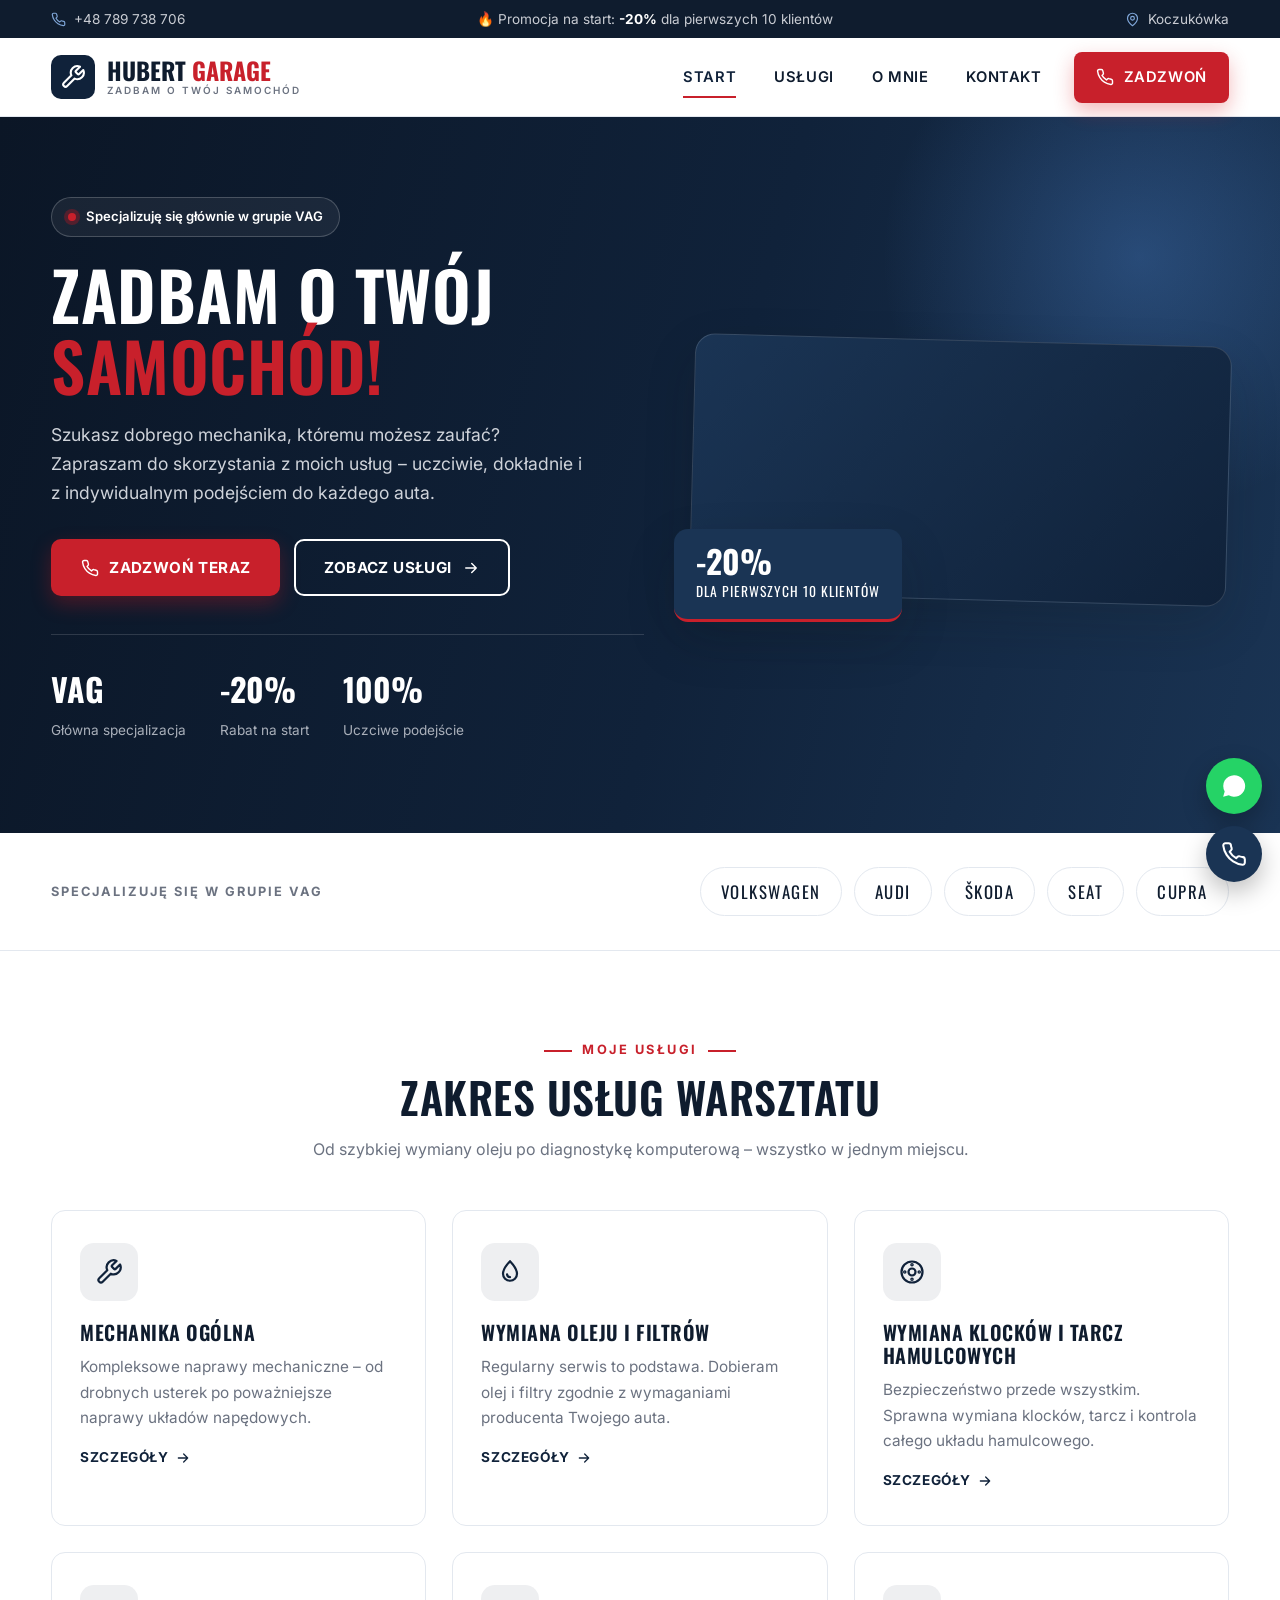
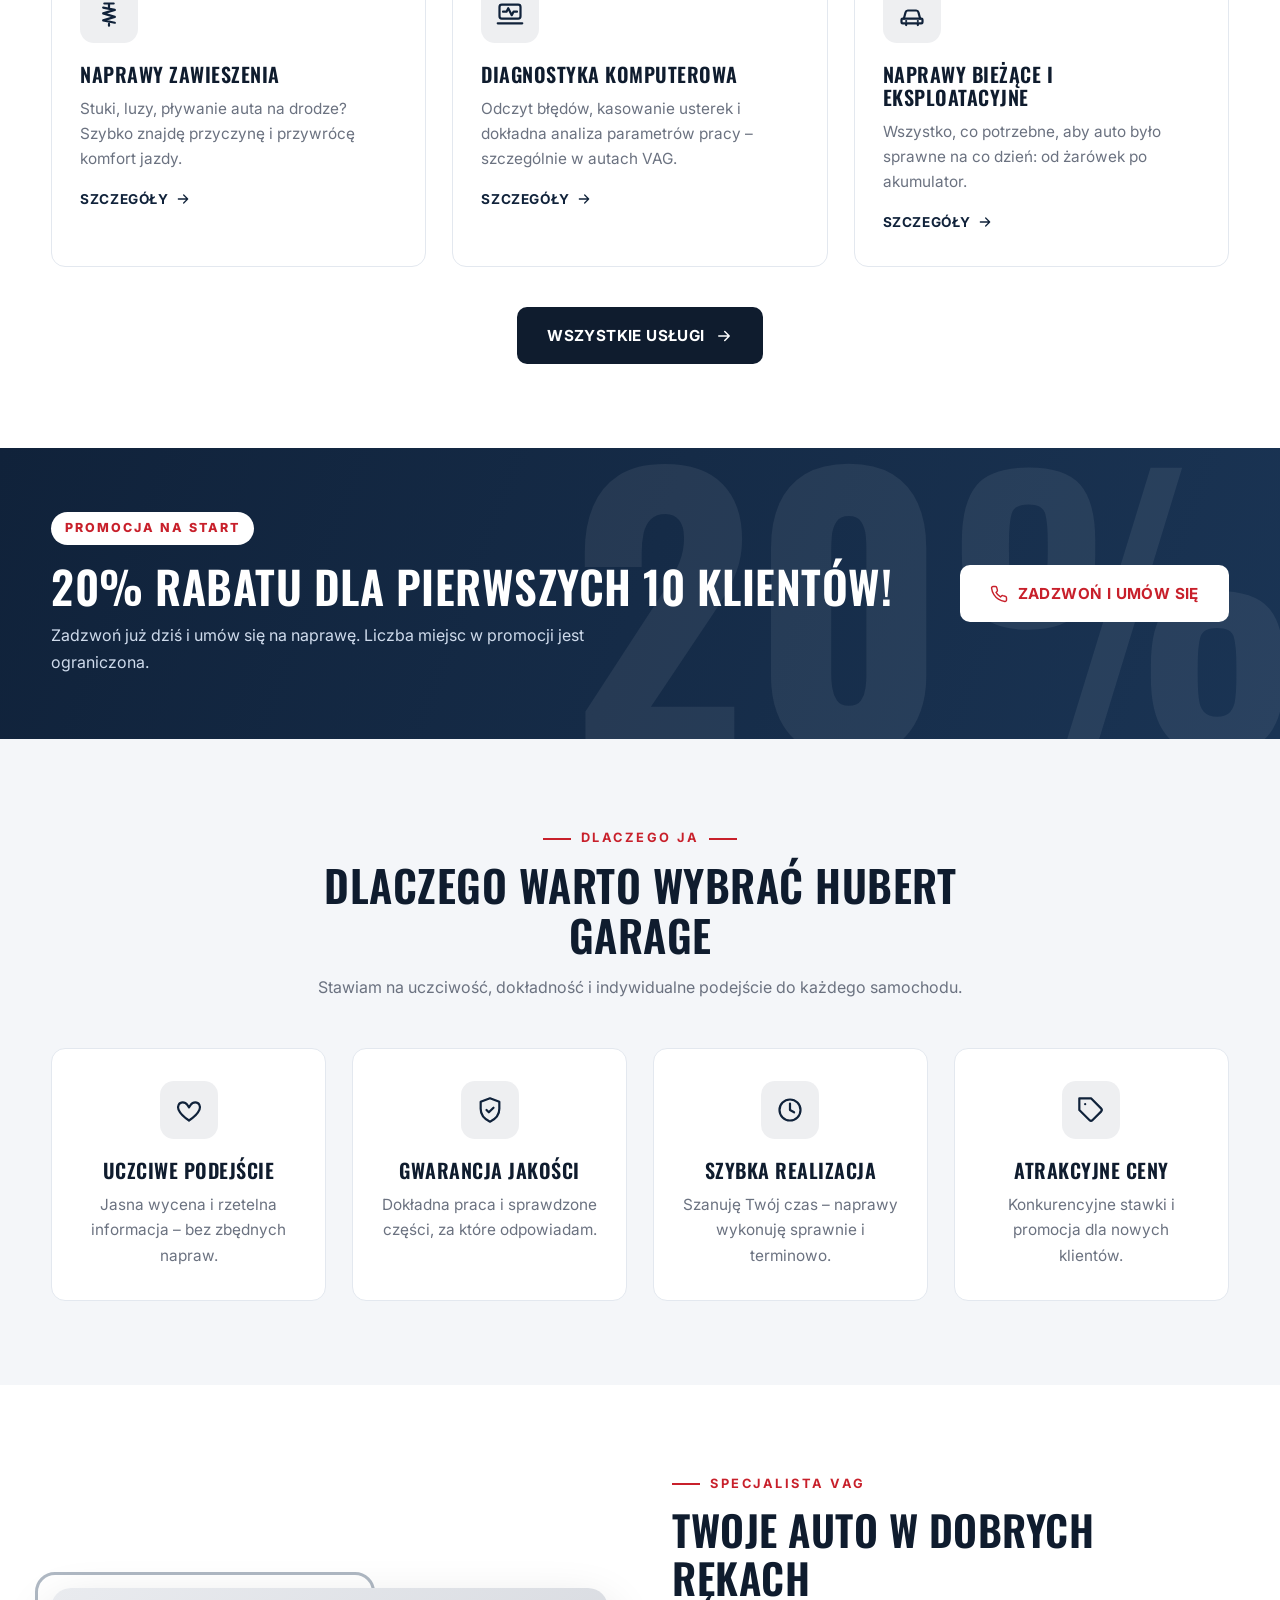
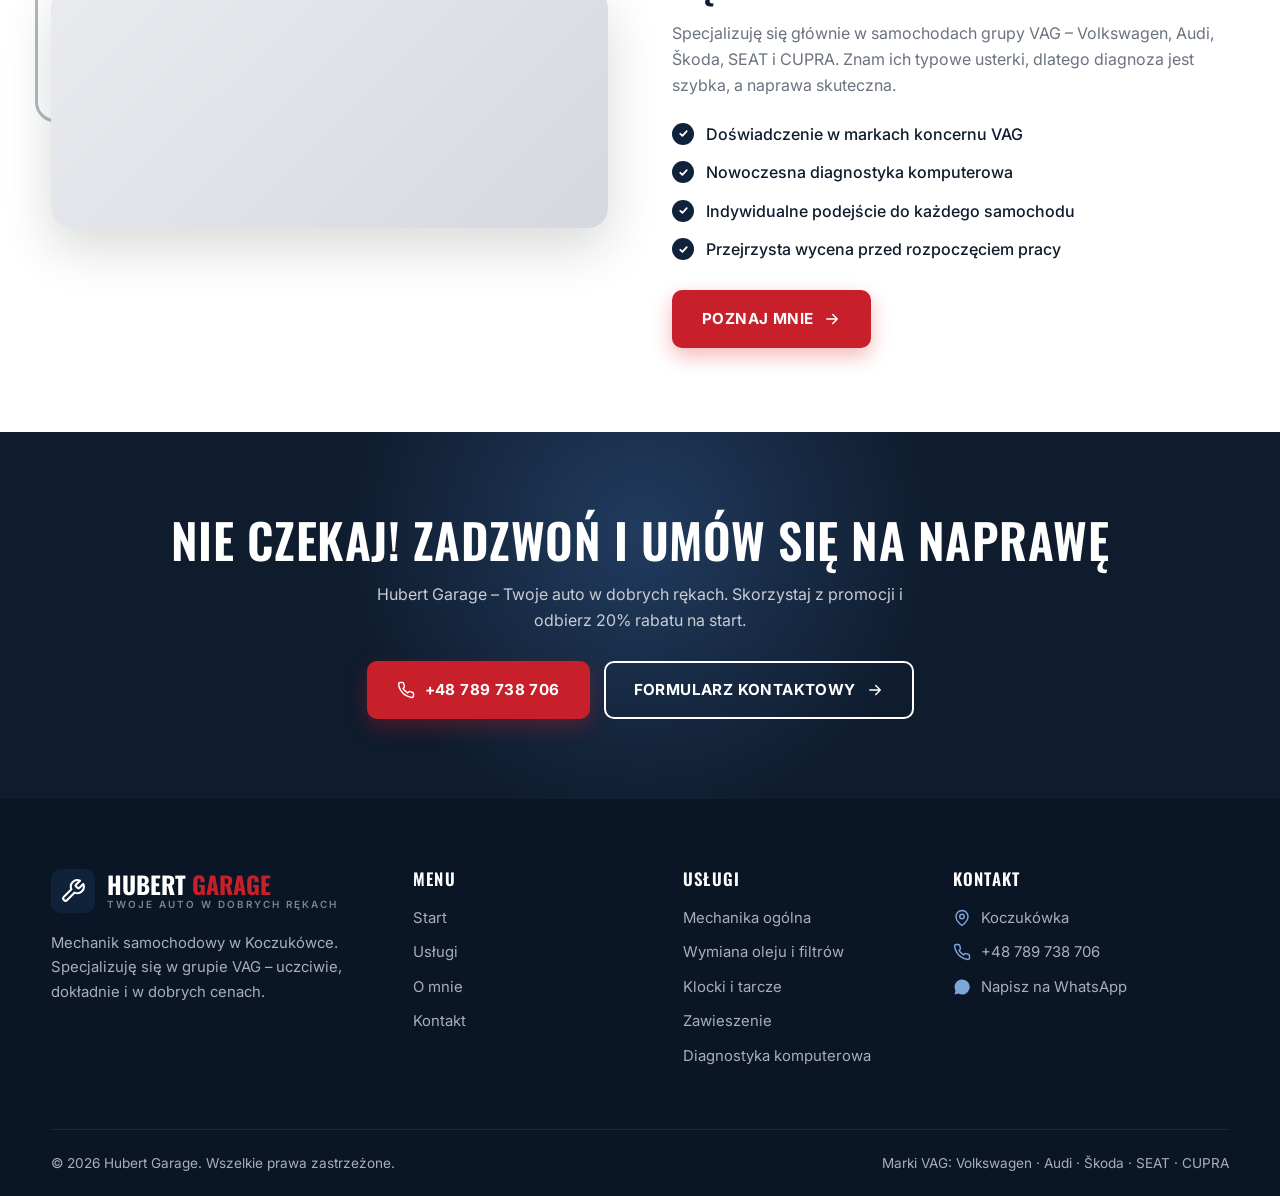
==== commit 0400b8c1: "change" ====
--- a/index.html
+++ b/index.html
@@ -5,7 +5,7 @@
 <meta name="viewport" content="width=device-width, initial-scale=1">
 <title>Hubert Garage – Mechanik Koczukówka | Specjalista VAG</title>
 <meta name="description" content="Hubert Garage – mechanik samochodowy w Koczukówce. Specjalizacja: Volkswagen, Audi, Škoda, SEAT, CUPRA. Diagnostyka, hamulce, zawieszenie, oleje. Tel. +48 789 738 706">
-<meta name="theme-color" content="#d8161f">
+<meta name="theme-color" content="#10223a">
 <meta property="og:title" content="Hubert Garage – Mechanik Koczukówka | Specjalista VAG">
 <meta property="og:description" content="Hubert Garage – mechanik samochodowy w Koczukówce. Specjalizacja: Volkswagen, Audi, Škoda, SEAT, CUPRA. Diagnostyka, hamulce, zawieszenie, oleje. Tel. +48 789 738 706">
 <meta property="og:image" content="images/banner.jpg">
--- a/style.css
+++ b/style.css
@@ -1,13 +1,15 @@
 :root{
-  --red:#d8161f;
-  --red-dark:#b00f17;
-  --ink:#14161a;
+  --red:#c8202b;
+  --red-dark:#a5161f;
+  --navy:#10223a;
+  --navy-2:#1a3454;
+  --ink:#0f1c2e;
   --ink-2:#23262d;
   --text:#3a3f48;
   --muted:#6b7280;
-  --line:#e6e8ec;
+  --line:#e3e8ef;
   --bg:#ffffff;
-  --bg-soft:#f5f6f8;
+  --bg-soft:#f4f6f9;
   --radius:14px;
   --shadow:0 10px 30px rgba(20,22,26,.08);
   --shadow-lg:0 20px 50px rgba(20,22,26,.16);
@@ -49,7 +51,7 @@
 .topbar .container{display:flex;justify-content:space-between;align-items:center;gap:16px;flex-wrap:wrap}
 .topbar a{display:inline-flex;align-items:center;gap:8px}
 .topbar a:hover{color:#fff}
-.topbar svg{width:15px;height:15px;color:var(--red)}
+.topbar svg{width:15px;height:15px;color:#7fa6d8}
 .topbar .promo-mini b{color:#fff}
 
 /* Header */
@@ -57,14 +59,14 @@
 .header.scrolled{box-shadow:var(--shadow)}
 .nav{display:flex;align-items:center;justify-content:space-between;height:78px}
 .logo{display:flex;align-items:center;gap:12px}
-.logo-mark{width:44px;height:44px;border-radius:10px;background:var(--red);display:grid;place-items:center;color:#fff}
+.logo-mark{width:44px;height:44px;border-radius:10px;background:var(--navy);display:grid;place-items:center;color:#fff}
 .logo-mark svg{width:26px;height:26px}
 .logo-text{font-family:var(--head);font-size:1.5rem;font-weight:700;text-transform:uppercase;color:var(--ink);line-height:1}
 .logo-text span{color:var(--red)}
 .logo-text small{display:block;font-family:var(--font);font-size:.62rem;font-weight:600;letter-spacing:2px;color:var(--muted);margin-top:4px}
 .menu{display:flex;align-items:center;gap:6px}
 .menu a{padding:10px 16px;font-weight:600;font-size:.92rem;text-transform:uppercase;letter-spacing:.6px;color:var(--ink);border-radius:8px;position:relative;transition:.2s}
-.menu a:hover,.menu a.active{color:var(--red)}
+.menu a:hover,.menu a.active{color:var(--navy)}
 .menu a.active::after{content:"";position:absolute;left:16px;right:16px;bottom:2px;height:2px;background:var(--red)}
 .menu .btn{margin-left:10px;padding:11px 20px;color:#fff}
 .menu .btn:hover{color:#fff}
@@ -77,9 +79,9 @@
 .burger.open span:nth-child(3){top:21px;transform:rotate(-45deg)}
 
 /* Hero */
-.hero{position:relative;padding:0;background:linear-gradient(105deg,#101216 0%,#1b1e24 55%,#2a1215 100%);color:#fff;overflow:hidden}
+.hero{position:relative;padding:0;background:linear-gradient(105deg,#0b1626 0%,#10223a 55%,#1a3454 100%);color:#fff;overflow:hidden}
 .hero::before{content:"";position:absolute;inset:0;background:url('https://images.unsplash.com/photo-1771340012319-0b4fca008b54?auto=format&fit=crop&q=80&w=1400') center/cover;opacity:.22}
-.hero::after{content:"";position:absolute;right:-120px;top:-120px;width:520px;height:520px;border-radius:50%;background:radial-gradient(circle,rgba(216,22,31,.45),transparent 70%)}
+.hero::after{content:"";position:absolute;right:-120px;top:-120px;width:520px;height:520px;border-radius:50%;background:radial-gradient(circle,rgba(80,140,220,.32),transparent 70%)}
 .hero .container{position:relative;z-index:2;display:grid;grid-template-columns:1.05fr .95fr;gap:48px;align-items:center;padding:80px 0 90px}
 .hero-tag{display:inline-flex;align-items:center;gap:10px;padding:8px 16px;border:1px solid rgba(255,255,255,.2);border-radius:50px;font-size:.82rem;font-weight:600;background:rgba(255,255,255,.06);margin-bottom:22px}
 .hero-tag i{width:8px;height:8px;border-radius:50%;background:var(--red);box-shadow:0 0 0 4px rgba(216,22,31,.3)}
@@ -92,8 +94,8 @@
 .hero-stats span{font-size:.85rem;color:#aab0ba}
 .hero-visual{position:relative}
 .hero-visual .frame img{width:100%;height:100%;object-fit:cover;aspect-ratio:4/3}
-.hero-visual .frame{border-radius:20px;overflow:hidden;background:linear-gradient(135deg,#2a2d34,#4a1a1e);min-height:260px;box-shadow:var(--shadow-lg);border:1px solid rgba(255,255,255,.14);transform:rotate(1.5deg)}
-.hero-visual .badge{position:absolute;left:-18px;bottom:-22px;background:var(--red);color:#fff;padding:16px 22px;border-radius:14px;box-shadow:var(--shadow-lg);font-family:var(--head);text-transform:uppercase}
+.hero-visual .frame{border-radius:20px;overflow:hidden;background:linear-gradient(135deg,#1a3454,#10223a);min-height:260px;box-shadow:var(--shadow-lg);border:1px solid rgba(255,255,255,.14);transform:rotate(1.5deg)}
+.hero-visual .badge{position:absolute;left:-18px;bottom:-22px;background:var(--navy-2);border-bottom:3px solid var(--red);color:#fff;padding:16px 22px;border-radius:14px;box-shadow:var(--shadow-lg);font-family:var(--head);text-transform:uppercase}
 .hero-visual .badge b{display:block;font-size:2rem;line-height:1}
 .hero-visual .badge span{font-size:.85rem;letter-spacing:1px}
 
@@ -103,7 +105,7 @@
 .brands p{font-weight:700;font-size:.8rem;letter-spacing:2px;text-transform:uppercase;color:var(--muted)}
 .brand-list{display:flex;gap:12px;flex-wrap:wrap}
 .brand-list span{padding:10px 20px;border:1px solid var(--line);border-radius:50px;font-family:var(--head);font-size:1.05rem;letter-spacing:1.5px;color:var(--ink);text-transform:uppercase;transition:.25s;background:#fff}
-.brand-list span:hover{background:var(--red);color:#fff;border-color:var(--red)}
+.brand-list span:hover{background:var(--navy);color:#fff;border-color:var(--navy)}
 
 /* Cards */
 .grid{display:grid;gap:26px}
@@ -114,12 +116,12 @@
 .card::before{content:"";position:absolute;left:0;top:0;height:3px;width:0;background:var(--red);transition:.4s}
 .card:hover{transform:translateY(-6px);box-shadow:var(--shadow);border-color:transparent}
 .card:hover::before{width:100%}
-.icon{width:58px;height:58px;border-radius:14px;background:rgba(216,22,31,.09);color:var(--red);display:grid;place-items:center;margin-bottom:20px;transition:.3s}
+.icon{width:58px;height:58px;border-radius:14px;background:rgba(16,34,58,.07);color:var(--navy);display:grid;place-items:center;margin-bottom:20px;transition:.3s}
 .icon svg{width:28px;height:28px}
-.card:hover .icon{background:var(--red);color:#fff}
+.card:hover .icon{background:var(--navy);color:#fff}
 .card h3{font-size:1.25rem;margin-bottom:10px}
 .card p{color:var(--muted);font-size:.96rem}
-.card .more{display:inline-flex;gap:6px;align-items:center;margin-top:16px;font-weight:700;font-size:.85rem;color:var(--red);text-transform:uppercase;letter-spacing:.6px}
+.card .more{display:inline-flex;gap:6px;align-items:center;margin-top:16px;font-weight:700;font-size:.85rem;color:var(--navy);text-transform:uppercase;letter-spacing:.6px}
 .card.center{text-align:center}
 .card.center .icon{margin-inline:auto}
 
@@ -128,31 +130,31 @@
 .split-img{position:relative}
 .split-img .img img{width:100%;aspect-ratio:4/3;object-fit:cover}
 .split-img .img{background:linear-gradient(135deg,#e9ebef,#d5d8de);min-height:240px;border-radius:20px;overflow:hidden;box-shadow:var(--shadow-lg)}
-.split-img::before{content:"";position:absolute;left:-16px;top:-16px;width:60%;height:60%;border:3px solid var(--red);border-radius:20px;z-index:-1}
+.split-img::before{content:"";position:absolute;left:-16px;top:-16px;width:60%;height:60%;border:3px solid var(--navy-2);opacity:.35;border-radius:20px;z-index:-1}
 .split h2{font-size:clamp(1.9rem,4vw,2.6rem);margin-bottom:18px}
 .split p{margin-bottom:16px;color:var(--muted)}
 .checks{margin:22px 0 28px;display:grid;gap:12px}
 .checks li{display:flex;gap:12px;align-items:flex-start;color:var(--ink);font-weight:500}
-.checks li::before{content:"";flex:0 0 22px;height:22px;margin-top:2px;border-radius:50%;background:var(--red) url("data:image/svg+xml,%3Csvg xmlns='http://www.w3.org/2000/svg' viewBox='0 0 24 24' fill='none' stroke='white' stroke-width='3.2' stroke-linecap='round' stroke-linejoin='round'%3E%3Cpath d='M6 12.5l4 4 8-9'/%3E%3C/svg%3E") center/13px no-repeat}
+.checks li::before{content:"";flex:0 0 22px;height:22px;margin-top:2px;border-radius:50%;background:var(--navy) url("data:image/svg+xml,%3Csvg xmlns='http://www.w3.org/2000/svg' viewBox='0 0 24 24' fill='none' stroke='white' stroke-width='3.2' stroke-linecap='round' stroke-linejoin='round'%3E%3Cpath d='M6 12.5l4 4 8-9'/%3E%3C/svg%3E") center/13px no-repeat}
 
 /* Promo */
-.promo{background:linear-gradient(110deg,var(--red) 0%,#a80d15 100%);color:#fff;padding:64px 0;position:relative;overflow:hidden}
+.promo{background:linear-gradient(110deg,var(--navy) 0%,var(--navy-2) 100%);color:#fff;padding:64px 0;position:relative;overflow:hidden}
 .promo::before{content:"20%";position:absolute;right:-20px;top:50%;transform:translateY(-50%);font-family:var(--head);font-size:22rem;font-weight:700;color:rgba(255,255,255,.07);line-height:1;pointer-events:none}
 .promo .container{position:relative;display:flex;align-items:center;justify-content:space-between;gap:32px;flex-wrap:wrap}
 .promo h2{color:#fff;font-size:clamp(1.8rem,4vw,2.8rem);margin-bottom:10px}
-.promo p{color:#ffe3e4;max-width:560px}
+.promo p{color:#cfdbec;max-width:560px}
 .promo .tag{display:inline-block;background:#fff;color:var(--red);font-weight:800;font-size:.78rem;letter-spacing:2px;text-transform:uppercase;padding:6px 14px;border-radius:50px;margin-bottom:16px}
 
 /* Steps */
 .steps{counter-reset:s}
 .step{position:relative;padding:30px 26px;background:#fff;border:1px solid var(--line);border-radius:var(--radius)}
-.step::before{counter-increment:s;content:"0" counter(s);font-family:var(--head);font-size:3rem;font-weight:700;color:rgba(216,22,31,.14);position:absolute;right:20px;top:8px;line-height:1}
+.step::before{counter-increment:s;content:"0" counter(s);font-family:var(--head);font-size:3rem;font-weight:700;color:rgba(16,34,58,.09);position:absolute;right:20px;top:8px;line-height:1}
 .step h3{font-size:1.15rem;margin-bottom:8px}
 .step p{color:var(--muted);font-size:.95rem}
 
 /* Page hero */
-.page-hero{background:linear-gradient(105deg,#14161a,#23262d 60%,#3a1418);color:#fff;padding:72px 0;position:relative;overflow:hidden}
-.page-hero::after{content:"";position:absolute;right:-100px;top:-140px;width:420px;height:420px;border-radius:50%;background:radial-gradient(circle,rgba(216,22,31,.4),transparent 70%)}
+.page-hero{background:linear-gradient(105deg,#0b1626,#10223a 60%,#1a3454);color:#fff;padding:72px 0;position:relative;overflow:hidden}
+.page-hero::after{content:"";position:absolute;right:-100px;top:-140px;width:420px;height:420px;border-radius:50%;background:radial-gradient(circle,rgba(80,140,220,.3),transparent 70%)}
 .page-hero .container{position:relative;z-index:1}
 .page-hero h1{color:#fff;font-size:clamp(2.2rem,5vw,3.4rem);margin-bottom:12px}
 .page-hero p{color:#c9ccd3;max-width:560px}
@@ -170,13 +172,13 @@
 .svc p{color:var(--muted)}
 .svc ul{display:flex;gap:8px 18px;flex-wrap:wrap;margin-top:12px}
 .svc ul li{font-size:.88rem;font-weight:600;color:var(--ink);padding-left:18px;position:relative}
-.svc ul li::before{content:"";position:absolute;left:0;top:.55em;width:8px;height:8px;background:var(--red);border-radius:2px}
+.svc ul li::before{content:"";position:absolute;left:0;top:.55em;width:8px;height:8px;background:var(--navy-2);border-radius:2px}
 
 /* Contact */
 .contact-grid{display:grid;grid-template-columns:.9fr 1.1fr;gap:40px;align-items:start}
 .info-card{display:flex;gap:18px;align-items:center;padding:24px;background:#fff;border:1px solid var(--line);border-radius:var(--radius);transition:.3s}
 .info-card+.info-card{margin-top:16px}
-.info-card:hover{box-shadow:var(--shadow);border-color:var(--red)}
+.info-card:hover{box-shadow:var(--shadow);border-color:var(--navy)}
 .info-card .icon{margin:0;flex:0 0 58px}
 .info-card small{display:block;text-transform:uppercase;letter-spacing:1.5px;font-size:.72rem;color:var(--muted);font-weight:700}
 .info-card b{font-family:var(--head);font-size:1.4rem;color:var(--ink);letter-spacing:.5px}
@@ -186,7 +188,7 @@
 .field{margin-bottom:16px}
 .field label{display:block;font-size:.8rem;font-weight:700;text-transform:uppercase;letter-spacing:1px;color:var(--ink);margin-bottom:6px}
 .field input,.field select,.field textarea{width:100%;padding:14px 16px;border:1.5px solid var(--line);border-radius:10px;font:inherit;color:var(--ink);background:var(--bg-soft);transition:.2s}
-.field input:focus,.field select:focus,.field textarea:focus{outline:none;border-color:var(--red);background:#fff;box-shadow:0 0 0 4px rgba(216,22,31,.1)}
+.field input:focus,.field select:focus,.field textarea:focus{outline:none;border-color:var(--navy);background:#fff;box-shadow:0 0 0 4px rgba(16,34,58,.1)}
 .field textarea{min-height:120px;resize:vertical}
 .row2{display:grid;grid-template-columns:1fr 1fr;gap:16px}
 .form .btn{width:100%;justify-content:center;margin-top:6px}
@@ -202,36 +204,36 @@
 .faq details{background:#fff;border:1px solid var(--line);border-radius:12px;margin-bottom:12px;overflow:hidden}
 .faq summary{cursor:pointer;padding:20px 24px;font-weight:700;color:var(--ink);list-style:none;display:flex;justify-content:space-between;gap:16px;align-items:center}
 .faq summary::-webkit-details-marker{display:none}
-.faq summary::after{content:"+";font-size:1.6rem;color:var(--red);line-height:1;transition:.3s}
+.faq summary::after{content:"+";font-size:1.6rem;color:var(--navy);line-height:1;transition:.3s}
 .faq details[open] summary::after{transform:rotate(45deg)}
 .faq details p{padding:0 24px 22px;color:var(--muted)}
 
 /* CTA */
 .cta{background:var(--ink);color:#fff;text-align:center;padding:80px 0;position:relative;overflow:hidden}
-.cta::before{content:"";position:absolute;left:50%;top:-200px;width:600px;height:600px;transform:translateX(-50%);border-radius:50%;background:radial-gradient(circle,rgba(216,22,31,.35),transparent 70%)}
+.cta::before{content:"";position:absolute;left:50%;top:-200px;width:600px;height:600px;transform:translateX(-50%);border-radius:50%;background:radial-gradient(circle,rgba(80,140,220,.28),transparent 70%)}
 .cta .container{position:relative}
 .cta h2{color:#fff;font-size:clamp(1.9rem,4.5vw,3rem);margin-bottom:14px}
 .cta p{color:#c9ccd3;max-width:560px;margin:0 auto 28px}
 .cta .btns{display:flex;gap:14px;justify-content:center;flex-wrap:wrap}
 
 /* Footer */
-.footer{background:#0e1013;color:#a9aeb8;padding:70px 0 0}
+.footer{background:#0a1626;color:#a9aeb8;padding:70px 0 0}
 .footer-grid{display:grid;grid-template-columns:1.4fr 1fr 1fr 1.2fr;gap:40px;padding-bottom:50px}
 .footer .logo-text{color:#fff}
 .footer .logo-text small{color:#7d838e}
 .footer p{margin-top:18px;font-size:.93rem;max-width:300px}
 .footer h4{color:#fff;font-size:1.05rem;margin-bottom:18px;letter-spacing:1.2px}
 .footer li{margin-bottom:10px;font-size:.93rem}
-.footer li a:hover{color:var(--red)}
+.footer li a:hover{color:#fff}
 .footer .ci{display:flex;gap:10px;align-items:flex-start}
-.footer .ci svg{width:18px;height:18px;color:var(--red);flex:0 0 18px;margin-top:3px}
-.footer-bottom{border-top:1px solid #20242a;padding:22px 0;font-size:.85rem;display:flex;justify-content:space-between;gap:12px;flex-wrap:wrap}
+.footer .ci svg{width:18px;height:18px;color:#7fa6d8;flex:0 0 18px;margin-top:3px}
+.footer-bottom{border-top:1px solid #172a44;padding:22px 0;font-size:.85rem;display:flex;justify-content:space-between;gap:12px;flex-wrap:wrap}
 
 /* Floating */
 .float-call{position:fixed;right:18px;bottom:18px;z-index:90;display:flex;flex-direction:column;gap:12px}
 .float-call a{width:56px;height:56px;border-radius:50%;display:grid;place-items:center;color:#fff;box-shadow:0 10px 25px rgba(0,0,0,.25);transition:.25s}
 .float-call a:hover{transform:scale(1.08)}
-.float-call .call{background:var(--red)}
+.float-call .call{background:var(--navy-2)}
 .float-call .wa{background:#25d366}
 .float-call svg{width:26px;height:26px}
 .to-top{position:fixed;left:18px;bottom:18px;width:46px;height:46px;border-radius:50%;background:var(--ink);color:#fff;border:0;cursor:pointer;display:grid;place-items:center;opacity:0;pointer-events:none;transition:.3s;z-index:90}
@@ -251,6 +253,7 @@
   .hero-visual{max-width:620px}
   .split,.contact-grid{grid-template-columns:1fr;gap:44px}
 }
+@media (min-width:861px){.overlay{display:none}}
 @media (max-width:860px){
   .burger{display:block}
   .menu{position:fixed;top:0;right:-100%;width:min(320px,86%);height:100vh;background:#fff;flex-direction:column;align-items:stretch;padding:90px 24px 24px;gap:4px;box-shadow:-20px 0 50px rgba(0,0,0,.2);transition:right .35s ease;z-index:110}
@@ -259,7 +262,7 @@
   .menu a.active::after{display:none}
   .menu .btn{margin:16px 0 0;justify-content:center;border:0}
   .burger{position:relative;z-index:120}
-  .overlay{position:fixed;inset:0;background:rgba(0,0,0,.5);opacity:0;pointer-events:none;transition:.3s;z-index:105}
+  .overlay{position:fixed;inset:0;background:rgba(0,0,0,.5);opacity:0;pointer-events:none;transition:.3s;z-index:99}
   .overlay.show{opacity:1;pointer-events:auto}
   .svc{grid-template-columns:1fr;gap:16px;text-align:left}
   .svc:hover{transform:none}
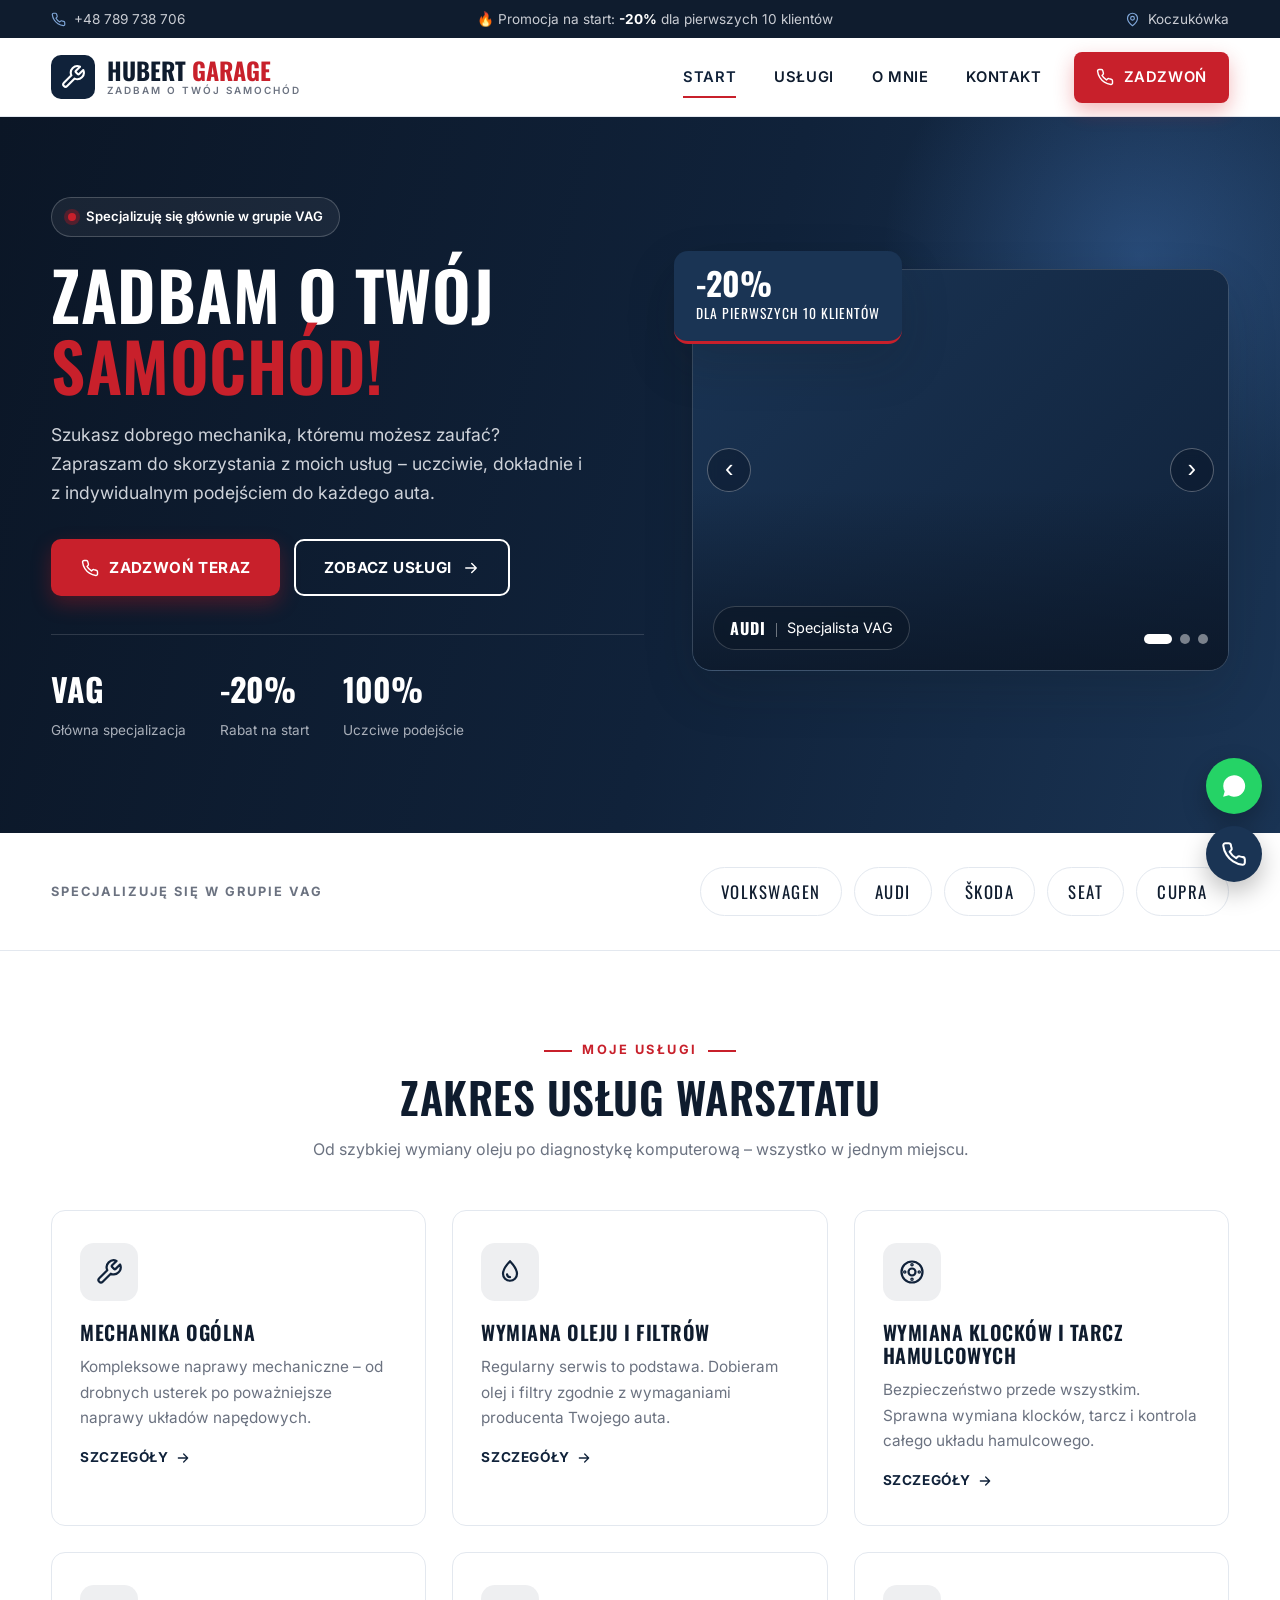
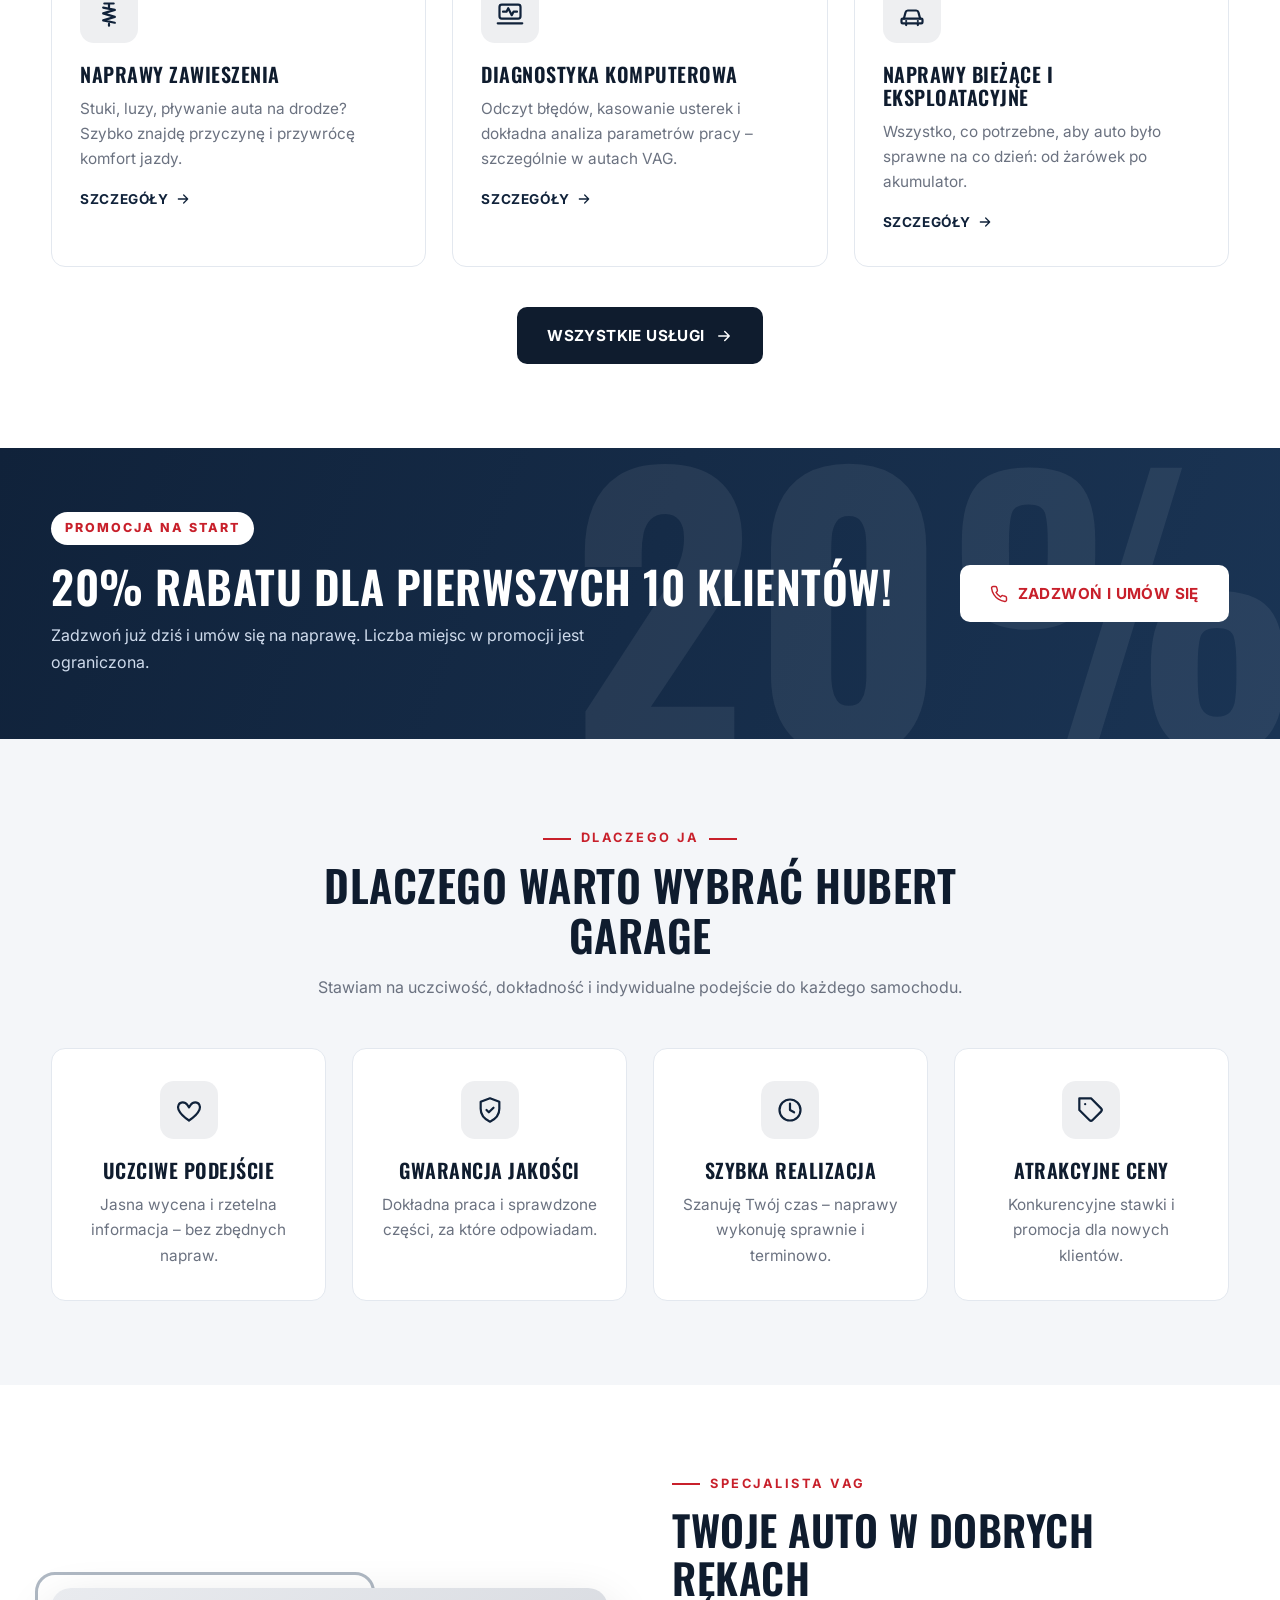
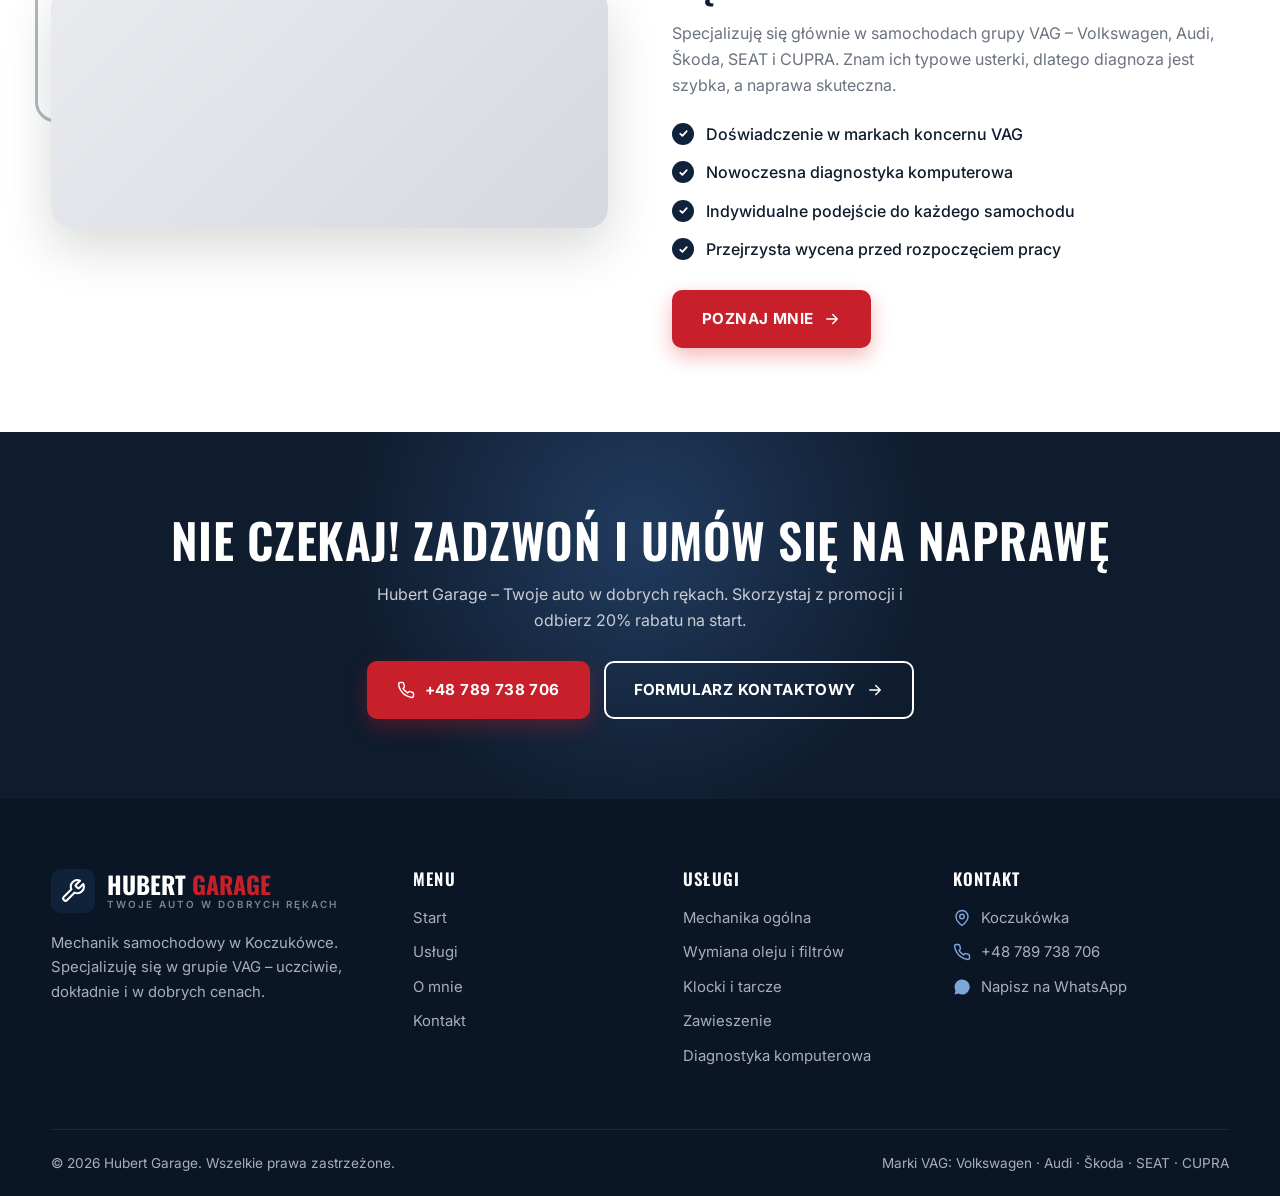
==== commit 5cc2c701: "change" ====
--- a/index.html
+++ b/index.html
@@ -52,7 +52,12 @@
     </div>
   </div>
   <div class="hero-visual">
-    <div class="frame"><img src="https://images.unsplash.com/photo-1771340012319-0b4fca008b54?auto=format&fit=crop&q=80&w=1400" alt="Mechanik przy pracy – Hubert Garage Koczukówka" width="1400" height="933" onerror="this.style.display='none'"></div>
+    <div class="slider" aria-roledescription="carousel" aria-label="Samochody grupy VAG">
+      <div class="slides"><div class="slide active"><img src="https://images.unsplash.com/photo-1761738217531-44a249d1dc87?auto=format&fit=crop&q=80&w=1400" alt="Audi – serwis aut VAG Hubert Garage" onerror="this.style.display='none'"><span class="cap"><b>Audi</b> Specjalista VAG</span></div><div class="slide"><img src="https://images.unsplash.com/photo-1667094444480-d6a75b8cc453?auto=format&fit=crop&q=80&w=1400" alt="Audi RS – serwis aut VAG Hubert Garage" loading="lazy" onerror="this.style.display='none'"><span class="cap"><b>Audi RS</b> Diagnostyka i serwis</span></div><div class="slide"><img src="https://images.unsplash.com/photo-1611740801135-00c6dd101c34?auto=format&fit=crop&q=80&w=1400" alt="Audi R8 – serwis aut VAG Hubert Garage" loading="lazy" onerror="this.style.display='none'"><span class="cap"><b>Audi R8</b> Pasja do motoryzacji</span></div></div>
+      <button class="s-arrow prev" aria-label="Poprzednie zdjęcie">‹</button>
+      <button class="s-arrow next" aria-label="Następne zdjęcie">›</button>
+      <div class="s-dots"><button class="on" aria-label="Zdjęcie 1"></button><button aria-label="Zdjęcie 2"></button><button aria-label="Zdjęcie 3"></button></div>
+    </div>
     <div class="badge"><b>-20%</b><span>dla pierwszych 10 klientów</span></div>
   </div>
 </div></section>
--- a/style.css
+++ b/style.css
@@ -80,7 +80,7 @@
 
 /* Hero */
 .hero{position:relative;padding:0;background:linear-gradient(105deg,#0b1626 0%,#10223a 55%,#1a3454 100%);color:#fff;overflow:hidden}
-.hero::before{content:"";position:absolute;inset:0;background:url('https://images.unsplash.com/photo-1771340012319-0b4fca008b54?auto=format&fit=crop&q=80&w=1400') center/cover;opacity:.22}
+.hero::before{content:"";position:absolute;inset:0;background:url('https://images.unsplash.com/photo-1761738217531-44a249d1dc87?auto=format&fit=crop&q=80&w=1400') center/cover;opacity:.22}
 .hero::after{content:"";position:absolute;right:-120px;top:-120px;width:520px;height:520px;border-radius:50%;background:radial-gradient(circle,rgba(80,140,220,.32),transparent 70%)}
 .hero .container{position:relative;z-index:2;display:grid;grid-template-columns:1.05fr .95fr;gap:48px;align-items:center;padding:80px 0 90px}
 .hero-tag{display:inline-flex;align-items:center;gap:10px;padding:8px 16px;border:1px solid rgba(255,255,255,.2);border-radius:50px;font-size:.82rem;font-weight:600;background:rgba(255,255,255,.06);margin-bottom:22px}
@@ -284,3 +284,30 @@
   .promo .btn{width:100%;justify-content:center}
 }
 @media (prefers-reduced-motion:reduce){*{animation:none!important;transition:none!important}.reveal{opacity:1;transform:none}}
+
+/* Hero slider */
+.slider{position:relative;border-radius:20px;overflow:hidden;box-shadow:var(--shadow-lg);border:1px solid rgba(255,255,255,.16);background:linear-gradient(135deg,#1a3454,#10223a);aspect-ratio:4/3}
+.slides{position:absolute;inset:0}
+.slide{position:absolute;inset:0;opacity:0;transition:opacity .9s ease;background:linear-gradient(135deg,#1a3454,#10223a)}
+.slide.active{opacity:1;z-index:1}
+.slide img{width:100%;height:100%;object-fit:cover;transform:scale(1.02);transition:transform 6s ease-out}
+.slide.active img{transform:scale(1.1)}
+.slide::after{content:"";position:absolute;inset:0;background:linear-gradient(180deg,rgba(11,22,38,0) 55%,rgba(11,22,38,.78) 100%)}
+.slide .cap{position:absolute;left:20px;bottom:20px;z-index:2;color:#fff;font-size:.9rem;display:flex;align-items:center;gap:10px;background:rgba(11,22,38,.55);backdrop-filter:blur(6px);padding:8px 16px;border-radius:50px;border:1px solid rgba(255,255,255,.18)}
+.slide .cap b{font-family:var(--head);text-transform:uppercase;letter-spacing:1px;font-size:1rem}
+.slide .cap b::after{content:"";display:inline-block;width:1px;height:14px;background:rgba(255,255,255,.4);margin-left:10px;vertical-align:middle}
+.s-arrow{position:absolute;top:50%;transform:translateY(-50%);z-index:3;width:44px;height:44px;border-radius:50%;border:1px solid rgba(255,255,255,.3);background:rgba(11,22,38,.45);backdrop-filter:blur(6px);color:#fff;font-size:1.6rem;line-height:1;cursor:pointer;transition:.25s;display:grid;place-items:center;padding-bottom:3px}
+.s-arrow:hover{background:var(--navy);border-color:#fff}
+.s-arrow.prev{left:14px}.s-arrow.next{right:14px}
+.s-dots{position:absolute;right:20px;bottom:26px;z-index:3;display:flex;gap:8px}
+.s-dots button{width:10px;height:10px;border-radius:50px;border:0;background:rgba(255,255,255,.45);cursor:pointer;padding:0;transition:.3s}
+.s-dots button.on{width:28px;background:#fff}
+@media (max-width:640px){
+  .s-arrow{width:36px;height:36px;font-size:1.3rem}
+  .s-arrow.prev{left:8px}.s-arrow.next{right:8px}
+  .slide .cap{left:12px;bottom:12px;font-size:.78rem;padding:6px 12px}
+  .s-dots{right:12px;bottom:18px}
+}
+.slider{isolation:isolate}
+.hero-visual .badge{z-index:5;left:-18px;top:-18px;bottom:auto}
+@media (max-width:640px){.hero-visual .badge{left:10px;top:-16px;bottom:auto}}
